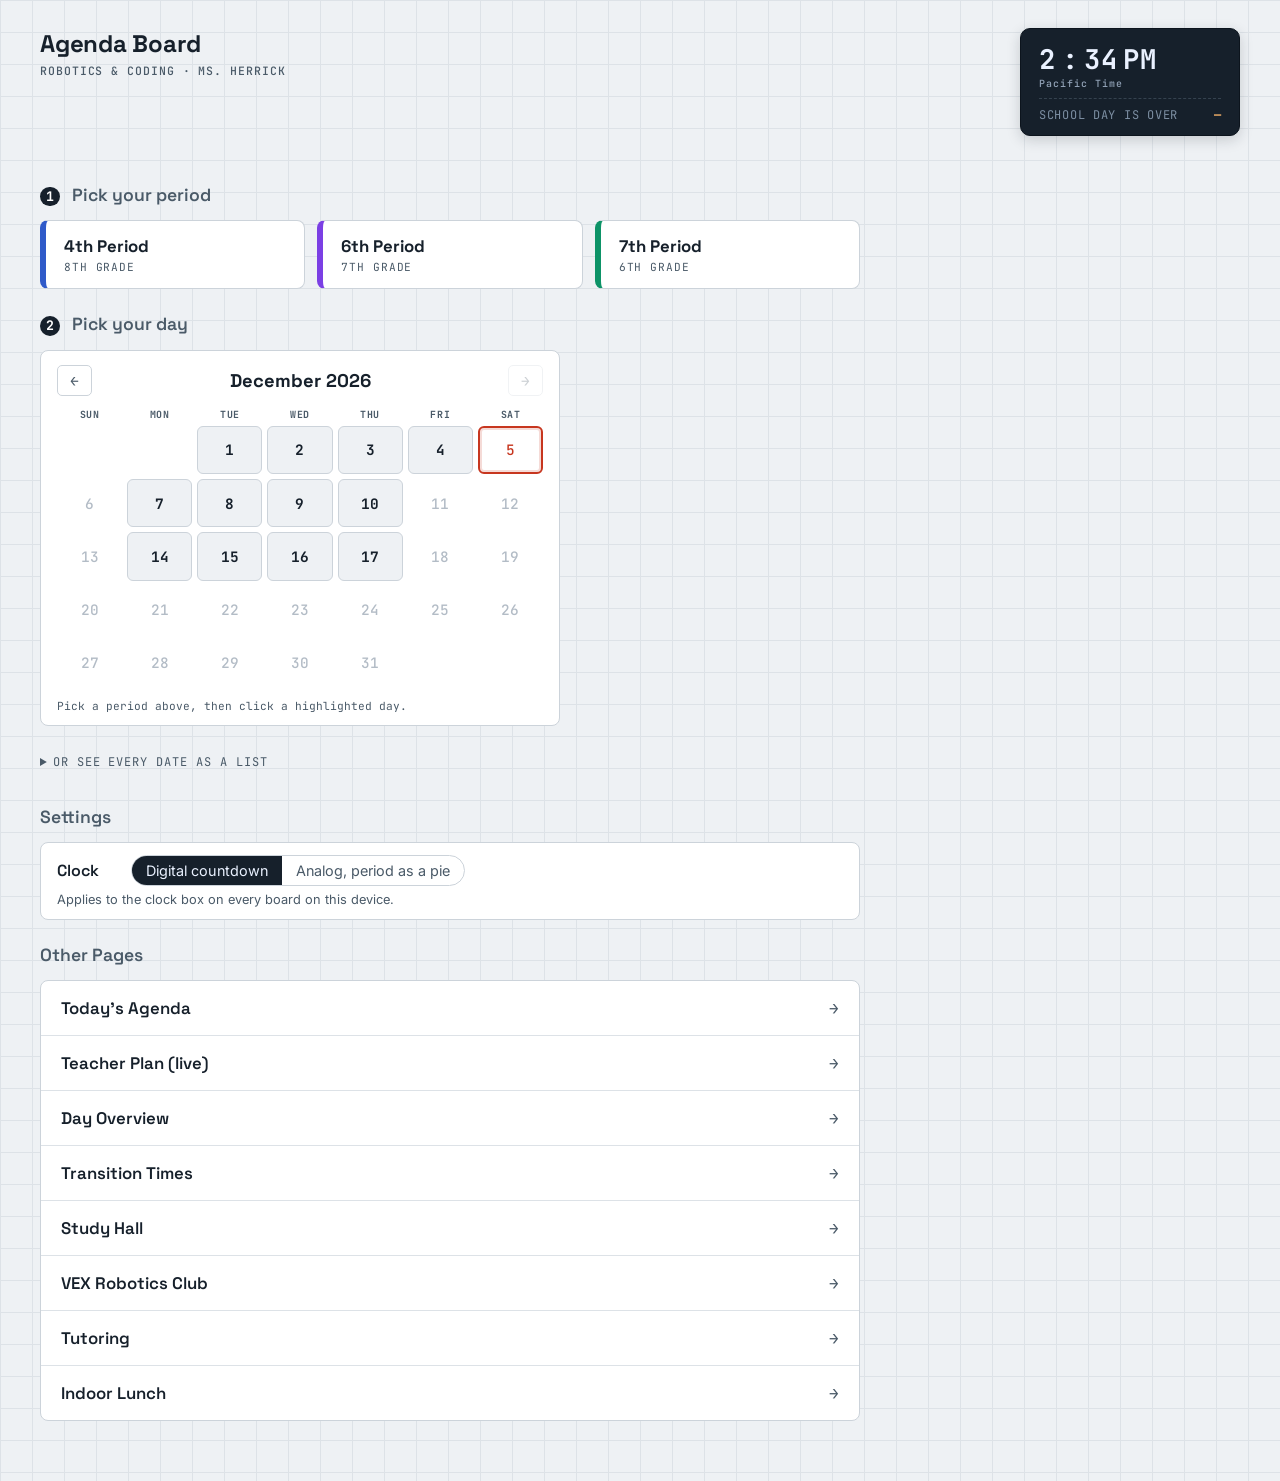
==== index.html @ 00717786 "Cache-bust styles.css and script.js with a version query The Help Queue / Connections swap was live " ====
<!DOCTYPE html>
<html lang="en">
<head>
<meta charset="UTF-8">
<meta name="viewport" content="width=device-width, initial-scale=1.0">
<title>Robotics &amp; Coding — Agenda Board</title>
<link rel="stylesheet" href="styles.css?v=202611091951">
</head>
<body class="index-page">

<div class="topbar">
  <div class="brand">
    Agenda Board
    <span class="brand-sub">Robotics &amp; Coding &middot; Ms. Herrick</span>
  </div>
  <div class="clock">
    <div class="clock-time" id="clock-time">--:--:--</div>
    <div class="clock-tz">Pacific Time</div>
    <div class="clock-status" id="clock-status">
      <span class="status-label" id="clock-status-label">Loading&hellip;</span>
      <span class="status-value" id="clock-status-value">&mdash;</span>
    </div>
  </div>
</div>

<div class="page-body">

  <div class="page-heading"><span class="step-num">1</span> Pick your period</div>
  <div class="period-picker" id="period-picker">
    <button type="button" class="period-choice" data-period="4th Period">
      <span class="pc-period">4th Period</span>
      <span class="pc-grade">8th grade</span>
    </button>
    <button type="button" class="period-choice" data-period="6th Period">
      <span class="pc-period">6th Period</span>
      <span class="pc-grade">7th grade</span>
    </button>
    <button type="button" class="period-choice" data-period="7th Period">
      <span class="pc-period">7th Period</span>
      <span class="pc-grade">6th grade</span>
    </button>
  </div>

  <div class="page-heading"><span class="step-num">2</span> Pick your day</div>

  <div class="calendar" id="calendar">
    <div class="cal-head">
      <button type="button" class="cal-nav" id="cal-prev" title="Previous month">&larr;</button>
      <div class="cal-title" id="cal-title">Loading&hellip;</div>
      <button type="button" class="cal-nav" id="cal-next" title="Next month">&rarr;</button>
    </div>
    <div class="cal-weekdays">
      <span>Sun</span><span>Mon</span><span>Tue</span><span>Wed</span>
      <span>Thu</span><span>Fri</span><span>Sat</span>
    </div>
    <div class="cal-grid" id="cal-grid"></div>
    <div class="cal-hint" id="cal-hint">Pick a period above, then click a highlighted day.</div>
  </div>

  <details class="date-list-wrap">
    <summary>Or see every date as a list</summary>
    <ul class="date-list" id="date-list">
      <li><div class="empty-note">Loading dates&hellip;</div></li>
    </ul>
  </details>

  <div class="page-heading">Settings</div>
  <div class="board-settings">
    <div class="setting-row">
      <span class="setting-name">Clock</span>
      <div class="setting-seg" id="set-clock" role="group" aria-label="Clock type">
        <button type="button" data-v="digital">Digital countdown</button>
        <button type="button" data-v="analog">Analog, period as a pie</button>
      </div>
    </div>
    <div class="setting-hint">Applies to the clock box on every board on this device.</div>
  </div>

  <div class="page-heading">Other Pages</div>
  <ul class="date-list">
    <li>
      <a href="current-day.html">
        <span class="date-main">Today&rsquo;s Agenda</span>
        <span class="date-arrow">&rarr;</span>
      </a>
    </li>
    <li>
      <a href="teacher-plan.html">
        <span class="date-main">Teacher Plan (live)</span>
        <span class="date-arrow">&rarr;</span>
      </a>
    </li>
    <li>
      <a href="overview.html">
        <span class="date-main">Day Overview</span>
        <span class="date-arrow">&rarr;</span>
      </a>
    </li>
    <li>
      <a href="transitions.html">
        <span class="date-main">Transition Times</span>
        <span class="date-arrow">&rarr;</span>
      </a>
    </li>
    <li>
      <a href="study-hall.html">
        <span class="date-main">Study Hall</span>
        <span class="date-arrow">&rarr;</span>
      </a>
    </li>
    <li>
      <a href="vex.html">
        <span class="date-main">VEX Robotics Club</span>
        <span class="date-arrow">&rarr;</span>
      </a>
    </li>
    <li>
      <a href="tutoring.html">
        <span class="date-main">Tutoring</span>
        <span class="date-arrow">&rarr;</span>
      </a>
    </li>
    <li>
      <a href="indoor-lunch.html">
        <span class="date-main">Indoor Lunch</span>
        <span class="date-arrow">&rarr;</span>
      </a>
    </li>
  </ul>
</div>

<script src="script.js?v=202611091951"></script>
</body>
</html>
---- styles.css ----
@import url('https://fonts.googleapis.com/css2?family=Space+Grotesk:wght@500;600;700&family=Inter:wght@400;500;600;700&family=JetBrains+Mono:wght@400;500;700&display=swap');

/* ============ DESIGN TOKENS ============ */
:root {
  --ink: #16202b;
  --ink-soft: #4a5a68;
  --bg: #eef1f4;
  --surface: #ffffff;
  --grid-line: #ccd3da;
  --grid-line-soft: #dde2e7;

  /* box accent colors — edit these to re-theme any box */
  --c-working: #c7361f;    /* What should I be working on right now? */
  --c-deliverable: #0891b2;/* This week's deliverable */
  --c-goal: #2f5ac9;       /* SMART Goal / Learning Target */
  --c-standard: #7b3fe4;   /* Content Standard */
  --c-eld: #0d9367;        /* ELD Standard */
  --c-agenda: #d98c0f;     /* Agenda / Steps */
  --c-connect: #c22a72;    /* Connections */
  --c-timer: #38bdf8;      /* Count-up timer */
  --c-studyrules: #c7361f; /* Study Hall — Rules */
  --c-closing: #0d9367;    /* Study Hall — Before You Leave */
  --c-queue: #0e93b4;      /* Tutoring — Help Queue */
  --c-expect: #0d9367;     /* Tutoring — Expectations */
  --c-joinlink: #c9971c;   /* Tutoring — Join the Queue banner */
  --c-goguardian: #6b4fbb; /* Tutoring — GoGuardian enrollment banner */
  --c-lunchrules: #0d9367; /* Indoor Lunch — Rules */
  --c-trivia: #e8590c;     /* Indoor Lunch — Scooby-Doo Trivia */

  /* the light dotted box every schedule draws around the slot the
     clock is currently inside — see "You are here" at the end of
     this file */
  --sched-now-line: #8d9bab;

  --box-width: 340px;
  --radius: 8px;

  --font-display: 'Space Grotesk', sans-serif;
  --font-body: 'Inter', sans-serif;
  --font-mono: 'JetBrains Mono', monospace;
}

* { box-sizing: border-box; }

html, body {
  margin: 0;
  padding: 0;
  background: var(--bg);
  color: var(--ink);
  font-family: var(--font-body);
}

a { color: inherit; }

/* ============================================================
   INDEX PAGE (date list) — normal scrolling page, floating clock
   ============================================================ */

body.index-page {
  background-image:
    linear-gradient(var(--grid-line-soft) 1px, transparent 1px),
    linear-gradient(90deg, var(--grid-line-soft) 1px, transparent 1px);
  background-size: 32px 32px;
  min-height: 100vh;
}

.topbar {
  display: flex;
  align-items: flex-start;
  justify-content: space-between;
  padding: 28px 40px 16px;
  gap: 24px;
  flex-wrap: wrap;
}

.brand {
  font-family: var(--font-display);
  font-weight: 700;
  font-size: 1.5rem;
  letter-spacing: -0.01em;
}

.brand .brand-sub {
  display: block;
  font-family: var(--font-mono);
  font-size: 0.72rem;
  font-weight: 500;
  color: var(--ink-soft);
  letter-spacing: 0.08em;
  text-transform: uppercase;
  margin-top: 4px;
}

.clock {
  font-family: var(--font-mono);
  background: var(--ink);
  color: #eaf1ff;
  border-radius: 10px;
  padding: 12px 18px;
  min-width: 220px;
  box-shadow: 0 4px 14px rgba(22, 32, 43, 0.18);
  border: 1px solid #0c141d;
}

.clock .clock-time {
  font-size: 1.7rem;
  font-weight: 700;
  letter-spacing: 0.02em;
  display: flex;
  align-items: baseline;
  gap: 6px;
}

.clock-time .colon { animation: blink 2s steps(1) infinite; }

@keyframes blink {
  0%, 49% { opacity: 1; }
  50%, 100% { opacity: 0.25; }
}

.clock .clock-tz {
  font-size: 0.62rem;
  font-weight: 500;
  color: #93a3b8;
  letter-spacing: 0.1em;
  align-self: flex-end;
  margin-bottom: 3px;
}

.clock .clock-status {
  margin-top: 8px;
  padding-top: 8px;
  border-top: 1px dashed #35424f;
  font-size: 0.75rem;
  color: #b9c6d6;
  display: flex;
  justify-content: space-between;
  gap: 10px;
}

.clock-status .status-label { text-transform: uppercase; letter-spacing: 0.06em; color: #7c8ea2; }
.clock-status .status-value { color: #eaf1ff; font-weight: 700; }
.clock-status.in-session .status-value { color: #6ee7b7; }
.clock-status.not-in-session .status-value { color: #f5b169; }

.page-body { padding: 8px 40px 60px; max-width: 900px; }

.page-heading {
  font-family: var(--font-display);
  font-size: 1.1rem;
  font-weight: 600;
  color: var(--ink-soft);
  margin: 24px 0 14px;
}

.date-list {
  list-style: none;
  margin: 0;
  padding: 0;
  border: 1px solid var(--grid-line);
  border-radius: var(--radius);
  overflow: hidden;
  background: var(--surface);
}

.date-list li { border-bottom: 1px solid var(--grid-line-soft); }
.date-list li:last-child { border-bottom: none; }
.date-list li.is-today { background: #f2f6ff; }

.date-list a {
  display: flex;
  align-items: center;
  justify-content: space-between;
  padding: 16px 20px;
  text-decoration: none;
  transition: background 0.12s;
}
.date-list a:hover { background: var(--bg); }

.date-list .date-main { font-family: var(--font-display); font-weight: 600; font-size: 1.05rem; }
.date-list .today-tag {
  font-family: var(--font-mono);
  font-size: 0.62rem;
  font-weight: 700;
  color: var(--c-goal);
  letter-spacing: 0.08em;
  margin-left: 8px;
}
.date-list .date-weekday {
  font-family: var(--font-mono);
  font-size: 0.72rem;
  color: var(--ink-soft);
  text-transform: uppercase;
  letter-spacing: 0.08em;
}
.date-list .date-arrow { font-family: var(--font-mono); color: var(--ink-soft); }

.empty-note {
  font-family: var(--font-mono);
  font-size: 0.85rem;
  color: var(--ink-soft);
  padding: 20px;
  border: 1px dashed var(--grid-line);
  border-radius: var(--radius);
  background: var(--surface);
}

.page-heading .step-num {
  display: inline-flex;
  align-items: center;
  justify-content: center;
  width: 1.5em;
  height: 1.5em;
  margin-right: 8px;
  border-radius: 50%;
  background: var(--ink);
  color: #fff;
  font-family: var(--font-mono);
  font-size: 0.75em;
  font-weight: 700;
}

/* ---------- Step 1: period picker ---------- */

.period-picker { display: flex; gap: 12px; flex-wrap: wrap; }

.period-choice {
  flex: 1 1 160px;
  display: flex;
  flex-direction: column;
  gap: 3px;
  padding: 14px 18px;
  text-align: left;
  background: var(--surface);
  border: 1px solid var(--grid-line);
  border-left: 6px solid var(--pc-color, var(--grid-line));
  border-radius: var(--radius);
  cursor: pointer;
  transition: transform 0.12s, box-shadow 0.12s, background 0.12s;
}
.period-choice:hover { transform: translateY(-2px); box-shadow: 0 6px 16px rgba(22,32,43,0.12); }

.period-choice[data-period="4th Period"] { --pc-color: var(--c-goal); }
.period-choice[data-period="6th Period"] { --pc-color: var(--c-standard); }
.period-choice[data-period="7th Period"] { --pc-color: var(--c-eld); }

.period-choice .pc-period {
  font-family: var(--font-display);
  font-weight: 700;
  font-size: 1.05rem;
  color: var(--ink);
}
.period-choice .pc-grade {
  font-family: var(--font-mono);
  font-size: 0.7rem;
  text-transform: uppercase;
  letter-spacing: 0.08em;
  color: var(--ink-soft);
}

.period-choice.selected {
  background: var(--pc-color);
  border-color: var(--pc-color);
}
.period-choice.selected .pc-period,
.period-choice.selected .pc-grade { color: #fff; }
.period-choice.selected .pc-grade { opacity: 0.85; }

.period-picker.nudge { animation: nudge 0.4s ease; }
@keyframes nudge {
  0%, 100% { transform: translateX(0); }
  25% { transform: translateX(-6px); }
  75% { transform: translateX(6px); }
}

/* ---------- Step 2: month calendar ---------- */

.calendar {
  background: var(--surface);
  border: 1px solid var(--grid-line);
  border-radius: var(--radius);
  padding: 14px 16px 12px;
  max-width: 520px;
}

.cal-head {
  display: flex;
  align-items: center;
  justify-content: space-between;
  gap: 12px;
  margin-bottom: 12px;
}

.cal-title {
  font-family: var(--font-display);
  font-weight: 700;
  font-size: 1.15rem;
}

.cal-nav {
  font-family: var(--font-mono);
  font-size: 0.9rem;
  color: var(--ink-soft);
  background: transparent;
  border: 1px solid var(--grid-line);
  border-radius: 5px;
  padding: 5px 12px;
  cursor: pointer;
}
.cal-nav:hover:not(:disabled) { color: var(--ink); border-color: var(--ink); }
.cal-nav:disabled { opacity: 0.28; cursor: default; }

.cal-weekdays,
.cal-grid {
  display: grid;
  grid-template-columns: repeat(7, 1fr);
  gap: 5px;
}

.cal-weekdays {
  margin-bottom: 5px;
  font-family: var(--font-mono);
  font-size: 0.62rem;
  font-weight: 700;
  text-transform: uppercase;
  letter-spacing: 0.06em;
  color: var(--ink-soft);
  text-align: center;
}

.cal-day {
  aspect-ratio: 1.35 / 1;
  display: flex;
  align-items: center;
  justify-content: center;
  border-radius: 6px;
  font-family: var(--font-mono);
  font-size: 0.9rem;
  font-weight: 500;
  border: 1px solid transparent;
  background: transparent;
  color: #b3bcc6;
  padding: 0;
}

.cal-day.is-blank { visibility: hidden; }

/* days that actually have an agenda file */
.cal-day.has-agenda {
  background: var(--bg);
  border-color: var(--grid-line);
  color: var(--ink);
  font-weight: 700;
  cursor: pointer;
  text-decoration: none;
  transition: background 0.12s, transform 0.12s;
}
.cal-day.has-agenda:hover {
  background: var(--sel-color, var(--ink));
  border-color: var(--sel-color, var(--ink));
  color: #fff;
  transform: translateY(-1px);
}

.cal-day.is-today {
  border-color: var(--c-working);
  border-width: 2px;
  color: var(--c-working);
  box-shadow: inset 0 0 0 2px color-mix(in srgb, var(--c-working) 18%, white);
}
.cal-day.is-today.has-agenda { background: color-mix(in srgb, var(--c-working) 12%, white); }

.cal-hint {
  margin-top: 12px;
  font-family: var(--font-mono);
  font-size: 0.7rem;
  color: var(--ink-soft);
}
.cal-hint.is-warning { color: var(--c-working); font-weight: 700; }

/* ---------- collapsible full date list ---------- */

.date-list-wrap { margin-top: 22px; max-width: 520px; }

.date-list-wrap > summary {
  cursor: pointer;
  font-family: var(--font-mono);
  font-size: 0.75rem;
  text-transform: uppercase;
  letter-spacing: 0.08em;
  color: var(--ink-soft);
  padding: 6px 0 12px;
}
.date-list-wrap > summary:hover { color: var(--ink); }

/* ============================================================
   AGENDA PAGE — fixed, no-scroll, full-viewport bento board
   ============================================================ */

body.board-page {
  height: 100vh;
  width: 100vw;
  overflow: hidden;
  background: var(--bg);
}

/* invisible hover zone pinned to the top edge; moving the mouse near
   the top of the screen reveals the period switcher + date/back-link.
   The bar is fully collapsed (zero height, not just hidden) when idle. */
.hover-zone {
  position: fixed;
  top: 0; left: 0; right: 0;
  z-index: 50;
}

.hover-trigger { height: 10px; }

.hover-bar {
  display: flex;
  flex-wrap: wrap;
  align-items: center;
  column-gap: 22px;
  row-gap: 8px;
  max-height: 0;
  padding: 0 18px;
  overflow: hidden;
  background: var(--ink);
  color: #eaf1ff;
  font-family: var(--font-mono);
  opacity: 0;
  transition: max-height 0.2s ease, padding 0.2s ease, opacity 0.15s ease;
  box-shadow: 0 6px 16px rgba(0,0,0,0.15);
}

/* Open tall enough for the bar to wrap onto as many rows as it needs —
   the old fixed 60px cut the second row off, which is what made the
   controls look like they were spilling out of the bar. A narrow window
   (or a projector at 1280) now stacks the groups instead of clipping
   them, and 45vh is a backstop so the menu can never swallow the board. */
.hover-zone:hover .hover-bar,
.hover-bar:focus-within {
  max-height: 45vh;
  overflow-y: auto;
  padding: 8px 18px;
  opacity: 1;
}

/* One cluster of related controls: where you are / which period /
   which mode. A group keeps its own pieces together and breaks as a
   unit, so "Game Time [5] min" never splits across rows while there's
   a whole row free below. */
.hb-group {
  display: flex;
  flex-wrap: wrap;
  align-items: center;
  gap: 8px;
  min-width: 0;
}

/* modes sit hard right while everything fits on one row, and fall onto
   their own row (still right-aligned) once it doesn't */
.hb-group-modes { margin-left: auto; justify-content: flex-end; }

.back-link-inline {
  font-size: 0.75rem;
  text-decoration: none;
  color: #cdd8e6;
  border: 1px solid #3a4753;
  padding: 4px 10px;
  border-radius: 5px;
  white-space: nowrap;
}
.back-link-inline:hover { color: #fff; border-color: #fff; }

.nav-day-btn {
  font-family: var(--font-mono);
  font-size: 0.75rem;
  color: #cdd8e6;
  background: transparent;
  border: 1px solid #3a4753;
  padding: 4px 10px;
  border-radius: 5px;
  cursor: pointer;
  white-space: nowrap;
  /* some of these are <a>, not <button> (Open full board, Transition
     times) — they're buttons in the bar, so they shouldn't be underlined */
  text-decoration: none;
}
.nav-day-btn:hover:not(:disabled) { color: #fff; border-color: #fff; }
.nav-day-btn:disabled { opacity: 0.3; cursor: default; }

.hb-date { font-size: 0.82rem; font-weight: 700; white-space: nowrap; }
.hb-schedule {
  font-size: 0.68rem;
  color: #93a3b8;
  text-transform: uppercase;
  letter-spacing: 0.06em;
  white-space: nowrap;
}

.period-tabs { display: flex; gap: 8px; flex-wrap: wrap; align-items: center; }

.period-tab {
  font-family: var(--font-mono);
  font-size: 0.75rem;
  font-weight: 500;
  padding: 6px 12px;
  border-radius: 5px;
  border: 1px solid #3a4753;
  background: transparent;
  color: #cdd8e6;
  cursor: pointer;
  white-space: nowrap;
}

.period-tab::before {
  content: '';
  display: inline-block;
  width: 7px;
  height: 7px;
  border-radius: 50%;
  margin-right: 7px;
  background: var(--pin-color, #cdd8e6);
  vertical-align: middle;
}

.period-tab.active { color: #fff; border-color: #fff; font-weight: 700; }
.period-tab.is-now::after { content: '\25CF LIVE'; font-size: 0.6rem; margin-left: 7px; color: #6ee7b7; }

.gametime-set {
  display: flex;
  align-items: center;
  gap: 6px;
  font-family: var(--font-mono);
  font-size: 0.72rem;
  color: #cdd8e6;
  white-space: nowrap;
}

.gametime-minutes-input {
  width: 48px;
  font-family: var(--font-mono);
  font-size: 0.75rem;
  color: #eaf1ff;
  background: transparent;
  border: 1px solid #3a4753;
  border-radius: 5px;
  padding: 4px 6px;
  text-align: center;
}

.gametime-minutes-input:focus {
  outline: none;
  border-color: #ffb347;
}

.gametime-minutes-input.is-armed {
  border-color: #ffb347;
  color: #ffb347;
}

/* hide the number input's spinner arrows so it matches the other
   compact hover-bar controls */
.gametime-minutes-input::-webkit-outer-spin-button,
.gametime-minutes-input::-webkit-inner-spin-button {
  -webkit-appearance: none;
  margin: 0;
}
.gametime-minutes-input[type="number"] { -moz-appearance: textfield; }

/* the board itself: a 12-row grid filling the whole viewport. The column
   count is 12 by default (Study Hall / VEX / Tutoring all lay out on
   twelfths); the main class agenda board below re-declares it at 24 so
   the clock can sit at exactly half its old width with the month
   calendar in the other half. */
.board-grid {
  height: 100vh;
  width: 100vw;
  display: grid;
  grid-template-columns: repeat(12, 1fr);
  grid-template-rows: repeat(12, 1fr);
  gap: 8px;
  padding: 8px;
}

/* ---- main class agenda board (agenda.html) ----
   24 columns x 12 rows. Three of the old boxes were merged into
   rotating bentos, which is where the extra room for bigger text comes
   from — each slide now gets a whole box to itself instead of sharing:

     focus     = "What should I be working on right now?" + SMART Goal
     agenda    = Agenda / Steps + Connections
     standards = Content Standard + ELD Standard

   Timer, Ms. Herrick, and Now Playing keep their exact old footprints
   (6/24 = the old 3/12, and 8/24 = the old 4/12). Clock is halved to
   3/24 with the month calendar taking the other half.

   The Help Queue and the Due on Sunday / Connections bento trade
   blocks: the queue is just a code strip and an embed, so it only
   needs the small 6-col corner up top, while Connections carries real
   text and takes the big 8x8 block on the right instead. */
.board-grid.agenda-grid {
  grid-template-columns: repeat(24, 1fr);
  grid-template-areas:
    "clock clock clock cal cal cal focus focus focus focus focus focus focus focus focus focus focus focus queue queue queue queue queue queue"
    "clock clock clock cal cal cal focus focus focus focus focus focus focus focus focus focus focus focus queue queue queue queue queue queue"
    "timer timer timer timer timer timer focus focus focus focus focus focus focus focus focus focus focus focus queue queue queue queue queue queue"
    "name name name name name name focus focus focus focus focus focus focus focus focus focus focus focus queue queue queue queue queue queue"
    "standards standards standards standards standards standards standards standards agenda agenda agenda agenda agenda agenda agenda agenda deliver deliver deliver deliver deliver deliver deliver deliver"
    "standards standards standards standards standards standards standards standards agenda agenda agenda agenda agenda agenda agenda agenda deliver deliver deliver deliver deliver deliver deliver deliver"
    "standards standards standards standards standards standards standards standards agenda agenda agenda agenda agenda agenda agenda agenda deliver deliver deliver deliver deliver deliver deliver deliver"
    "standards standards standards standards standards standards standards standards agenda agenda agenda agenda agenda agenda agenda agenda deliver deliver deliver deliver deliver deliver deliver deliver"
    "standards standards standards standards standards standards standards standards agenda agenda agenda agenda agenda agenda agenda agenda deliver deliver deliver deliver deliver deliver deliver deliver"
    "nowplaying nowplaying nowplaying nowplaying nowplaying nowplaying nowplaying nowplaying agenda agenda agenda agenda agenda agenda agenda agenda deliver deliver deliver deliver deliver deliver deliver deliver"
    "nowplaying nowplaying nowplaying nowplaying nowplaying nowplaying nowplaying nowplaying agenda agenda agenda agenda agenda agenda agenda agenda deliver deliver deliver deliver deliver deliver deliver deliver"
    "nowplaying nowplaying nowplaying nowplaying nowplaying nowplaying nowplaying nowplaying agenda agenda agenda agenda agenda agenda agenda agenda deliver deliver deliver deliver deliver deliver deliver deliver";
}

.agenda-box {
  display: flex;
  flex-direction: column;
  min-height: 0;
  min-width: 0;
  overflow: hidden;
  background: color-mix(in srgb, var(--box-color, var(--ink)) 13%, white);
  border: 1px solid var(--grid-line);
  border-left: 6px solid var(--box-color, var(--ink));
  border-radius: var(--radius);
  padding: 1.1vh 1.3vw;
  box-shadow: 0 2px 6px rgba(22, 32, 43, 0.05);
  cursor: pointer;
  position: relative;
  transition: opacity 0.4s ease, filter 0.4s ease, transform 0.4s cubic-bezier(0.2, 0.8, 0.2, 1), box-shadow 0.4s ease,
              background-color 0.55s ease, border-left-color 0.55s ease;
}

/* click-to-focus: dim every box except the one that was clicked, and
   zoom that one to the center of the screen — --focus-x/--focus-y/
   --focus-scale are computed in JS from the box's actual on-screen
   position so it lands dead-center regardless of where it sits in
   the grid. transform:scale() enlarges the box's contents (text
   included) along with it, no separate font-size math needed. */
.board-grid.has-focus .agenda-box {
  opacity: 0.12;
  filter: saturate(0.4);
}

.board-grid.has-focus .agenda-box.is-focused {
  opacity: 1;
  filter: none;
  transform: translate(var(--focus-x, 0px), var(--focus-y, 0px)) scale(var(--focus-scale, 1.06));
  box-shadow: 0 24px 64px rgba(0, 0, 0, 0.35);
  z-index: 10;
  animation: bento-pulse-light 4.5s ease-in-out infinite;
}

/* the handful of boxes with a solid dark card instead of a tinted-white
   one need the pulse to shift toward black/white around their own base
   color instead of always lightening toward white */
.board-grid.has-focus .box-clock.is-focused,
.board-grid.has-focus .box-calendar.is-focused,
.board-grid.has-focus .box-timer.is-focused,
.board-grid.has-focus .box-name.is-focused,
.board-grid.has-focus .box-nowplaying.is-focused,
.board-grid.has-focus .box-queue.is-focused,
.board-grid.has-focus .box-countdown.is-focused,
.board-grid.has-focus .box-work.is-focused {
  animation-name: bento-pulse-dark;
}

@keyframes bento-pulse-light {
  0%, 100% { background-color: color-mix(in srgb, var(--box-color, var(--ink)) 9%, white); }
  50%      { background-color: color-mix(in srgb, var(--box-color, var(--ink)) 19%, white); }
}

@keyframes bento-pulse-dark {
  0%, 100% { background-color: color-mix(in srgb, var(--box-color, var(--ink)) 88%, black); }
  50%      { background-color: color-mix(in srgb, var(--box-color, var(--ink)) 88%, white); }
}

.box-clock      { grid-area: clock; }
.box-calendar   { grid-area: cal; }
.box-timer      { grid-area: timer; }
.box-name       { grid-area: name; }
.box-nowplaying { grid-area: nowplaying; }
.box-deliver    { grid-area: deliver; }
.box-focus      { grid-area: focus; }
.box-agenda     { grid-area: agenda; }
.box-standards  { grid-area: standards; }

.box-deliver    { --box-color: var(--c-deliverable); }
.box-nowplaying { --box-color: #ff0000; }

/* the three rotating bentos start on their first slide's color; the
   rotator in script.js swaps --box-color on every transition, and the
   transition on .agenda-box below makes that a smooth cross-fade */
.box-focus      { --box-color: var(--c-working); }
.box-agenda     { --box-color: var(--c-agenda); }
.box-standards  { --box-color: var(--c-standard); }

.agenda-box .box-label {
  flex: 0 0 auto;
  font-family: var(--font-mono);
  font-weight: 700;
  letter-spacing: 0.08em;
  text-transform: uppercase;
  color: var(--box-color, var(--ink));
  font-size: clamp(0.62rem, 1.5vh, 1rem);
  margin-bottom: 0.3vh;
  transition: color 0.55s ease;
}

.box-content {
  flex: 1 1 auto;
  min-height: 0;
  overflow: hidden;
  display: flex;
  flex-direction: column;
  justify-content: center;
  font-family: var(--font-body);
  font-weight: 500;
  line-height: 1.18;
  color: var(--ink);
  /* JS sets an explicit px font-size on this element to fill the box */
}

.box-content ul {
  list-style: none;
  margin: 0;
  padding: 0;
  height: 100%;
  display: flex;
  flex-direction: column;
  justify-content: space-evenly;
}
/* the step list is inset from the sides so the dotted "you are here"
   box (see the end of this file) isn't drawn flush against the bento's
   edge. There's no matching room at the top and bottom to be had — the
   steps are sized to fill the box exactly — so that box is drawn just
   inside the live row rather than around it */
.box-content[data-field="agenda"] ul { padding: 0 0.4em; }

.box-content ul li {
  position: relative;
  padding-left: 1.15em;
}

.box-content ul li::before {
  content: '\2192';
  position: absolute;
  left: 0;
  top: 0;
  color: var(--box-color, var(--ink));
}

.box-content a {
  color: var(--box-color, var(--ink));
  text-decoration: underline;
  text-underline-offset: 0.15em;
}

.box-content .duration {
  font-family: var(--font-mono);
  font-weight: 700;
  opacity: 0.62;
  font-size: 0.82em;
  letter-spacing: 0.01em;
  white-space: nowrap;
  margin-left: 0.35em;
}

/* ============================================================
   Rotating bentos — one box, two (or more) slides, swapping every
   30 seconds. The label, the content, and the box's own accent
   color all change together, so at a glance the color tells you
   which of the two things you're currently looking at.

   The bottom padding here is deliberate: it reserves a clear strip
   for the corner countdown so a long last line of text can never
   slide underneath it.
   ============================================================ */

.box-rot { padding-bottom: 2.7vh; }

/* the fade-out half of a swap — JS adds .is-swapping, waits for this
   transition, replaces the content, then removes it to fade back in */
.box-rot .box-label,
.box-rot .box-content {
  transition: opacity 0.24s ease, transform 0.24s ease, color 0.55s ease;
}

.box-rot.is-swapping .box-label,
.box-rot.is-swapping .box-content {
  opacity: 0;
  transform: translateY(-0.35em);
}

/* seconds remaining until this box flips to its other slide */
.rot-timer {
  position: absolute;
  right: 0.6vw;
  bottom: 0.7vh;
  z-index: 2;
  pointer-events: none;
  font-family: var(--font-mono);
  font-weight: 700;
  font-size: clamp(0.55rem, 1.4vh, 0.95rem);
  line-height: 1;
  min-width: 2.2em;
  text-align: center;
  padding: 0.35em 0.5em;
  border-radius: 999px;
  color: var(--box-color, var(--ink));
  background: rgba(255, 255, 255, 0.78);
  border: 1px solid color-mix(in srgb, var(--box-color, var(--ink)) 40%, transparent);
  transition: color 0.55s ease, border-color 0.55s ease;
}

.rot-timer[hidden] { display: none; }

/* ============================================================
   Month calendar bento — shares the clock's dark card so the two
   read as one unit sitting side by side in the old clock slot.
   ============================================================ */

.box-calendar {
  background: var(--ink);
  border-left-color: #0c141d;
  color: #eaf1ff;
  container-type: size;
  padding: 0.9vh 0.55vw;
  justify-content: flex-start;
}

.cal-mini-head {
  flex: 0 0 auto;
  font-family: var(--font-mono);
  font-weight: 700;
  text-transform: uppercase;
  letter-spacing: 0.05em;
  font-size: clamp(0.5rem, min(8cqh, 6.5cqw), 1rem);
  color: #93a3b8;
  text-align: center;
  margin-bottom: 0.4em;
  white-space: nowrap;
}

.cal-mini-grid {
  flex: 1 1 auto;
  min-height: 0;
  display: grid;
  grid-template-columns: repeat(7, 1fr);
  grid-auto-rows: 1fr;
  gap: 1px;
  font-family: var(--font-mono);
  font-size: clamp(0.42rem, min(9cqh, 5.6cqw), 0.95rem);
}

.cal-mini-grid span {
  display: flex;
  align-items: center;
  justify-content: center;
  line-height: 1;
  border-radius: 3px;
  color: #cbd6e4;
}

.cal-mini-dow {
  font-weight: 700;
  color: #6d7d90;
}

.cal-mini-blank { visibility: hidden; }
.cal-mini-day.is-weekend { color: #6d7d90; }

/* class days (a plan file exists): a soft shade of today's green (2026-11-05) */
.cal-mini-day.has-class {
  background: rgba(110, 231, 183, 0.16);
  color: #dff9ee;
}

/* today — the whole point of the box */
.cal-mini-day.is-today {
  background: #6ee7b7;
  color: #0c141d;
  font-weight: 700;
}

/* clock box — kept dark for contrast, uses container query units so it
   scales with its own cell size without needing the JS fit pass */
.box-clock {
  background: var(--ink);
  border-left-color: #0c141d;
  color: #eaf1ff;
  justify-content: center;
  align-items: flex-start;
  container-type: size;
}

/* the countdown ("ends in") is now the hero of this box — biggest text,
   read first, so the number that matters most in class is the one that
   dominates the room */
.box-clock .clock-status {
  width: 100%;
  display: flex;
  flex-direction: column;
  align-items: flex-start;
  gap: 0.05em;
}

.box-clock .status-label {
  font-family: var(--font-mono);
  font-weight: 600;
  text-transform: uppercase;
  letter-spacing: 0.05em;
  font-size: clamp(0.7rem, min(6cqh, 3.2cqw), 1.5rem);
  color: #93a3b8;
}

.box-clock .status-value {
  font-family: var(--font-mono);
  font-weight: 700;
  font-size: clamp(2rem, min(34cqh, 16cqw), 7.5rem);
  line-height: 1;
  color: #eaf1ff;
}

.box-clock .clock-status.in-session .status-value { color: #6ee7b7; }
.box-clock .clock-status.not-in-session .status-value { color: #f5b169; }

/* the actual current time is now just a small secondary readout — no
   seconds, since precision doesn't matter once it's not the star */
.box-clock .clock-time {
  font-family: var(--font-mono);
  font-weight: 600;
  font-size: clamp(0.8rem, min(7cqh, 4cqw), 1.7rem);
  color: #b9c6d6;
  display: flex;
  align-items: baseline;
  gap: 0.15em;
  line-height: 1;
  margin-top: 0.5em;
}

.box-clock .clock-time .ampm { font-size: 0.65em; opacity: 0.8; }

.box-clock .clock-footer {
  margin-top: auto;
  padding-top: 0.6em;
  border-top: 1px dashed #35424f;
  width: 100%;
  display: flex;
  justify-content: space-between;
  gap: 10px;
}

.box-clock .clock-date {
  font-family: var(--font-mono);
  font-weight: 600;
  font-size: clamp(0.6rem, min(5cqh, 2.8cqw), 1.05rem);
  color: #93a3b8;
  letter-spacing: 0.05em;
}

/* The main agenda board's clock is half its old width now, so its
   container-query type scale leans much harder on the box's height
   (cqh) than its width (cqw) — otherwise halving the cell would have
   halved the one number the whole room reads from across the room. */
.agenda-grid .box-clock { padding: 1vh 0.65vw; }

.agenda-grid .box-clock .status-label {
  font-size: clamp(0.58rem, min(9cqh, 7.5cqw), 1.05rem);
  line-height: 1.15;
}

.agenda-grid .box-clock .status-value {
  font-size: clamp(1.4rem, min(30cqh, 30cqw), 5rem);
}

.agenda-grid .box-clock .clock-time {
  font-size: clamp(0.65rem, min(8cqh, 9cqw), 1.25rem);
  margin-top: 0.35em;
}

.agenda-grid .box-clock .clock-date {
  font-size: clamp(0.5rem, min(7cqh, 6.2cqw), 1rem);
  letter-spacing: 0.02em;
}

.agenda-grid .box-clock .clock-footer { padding-top: 0.45em; }

/* Tutoring's clock bento: date/timezone/time (everything except the
   big green countdown) share a two-column row instead of stacking
   three lines, so the countdown below keeps most of the box. Left
   column stacks the two small labels; right column holds the time,
   vertically centered against both of them. */
.clock-info-grid {
  display: grid;
  grid-template-columns: 1fr 1fr;
  align-items: center;
  column-gap: 0.8em;
  width: 100%;
  margin-bottom: 0.6em;
  padding-bottom: 0.6em;
  border-bottom: 1px dashed #35424f;
}

.clock-info-grid .clock-date { grid-column: 1; grid-row: 1; }
.clock-info-grid .clock-tz   { grid-column: 1; grid-row: 2; }
.clock-info-grid .clock-time {
  grid-column: 2;
  grid-row: 1 / span 2;
  margin-top: 0;
}

/* ============================================================
   Game Mode — reflows the whole board into a single left-hand
   info column plus one big celebratory panel filling the rest
   of the screen when toggled on.

   Left column (all boxes widened to match, col 1-4):
     SMART Goal (replaces Clock + Timer)
     Ms. Herrick name (unchanged, just widened)
     "What should I be working on?" (replaces ELD Standard)
     Due on Sunday (replaces Content Standard)
     Now Playing (unchanged)

   Everything else — Agenda, Connections, the original SMART Goal
   slot, the original Working/Deliver slots, and Content Standard's
   old spot — is absorbed into one full-height Game Mode panel on
   the right (col 5-12). Content Standard and ELD Standard's own
   content is not shown anywhere while Game Mode is on, since
   students don't need it during the payout.
   ============================================================ */

.board-grid:not(.game-mode-active) .box-gamemode { display: none; }

.board-grid.game-mode-active .box-clock,
.board-grid.game-mode-active .box-calendar,
.board-grid.game-mode-active .box-timer,
.board-grid.game-mode-active .box-standards,
.board-grid.game-mode-active .box-agenda,
.board-grid.game-mode-active .box-queue { display: none; }

/* the survivors move/widen into the left column */
.board-grid.game-mode-active .box-name {
  grid-column: 1 / 5;
}
.board-grid.game-mode-active .box-nowplaying {
  grid-column: 1 / 5;
  grid-row: 10 / 13;
}

.box-gamemode-main { grid-column: 5 / 13; grid-row: 1 / 13; }

/* the agenda board is on 24 columns, so its left column is 1/9 rather
   than 1/5. The rotating "focus" box carries both the SMART Goal and
   "what should I be working on" slides, so one box now covers what
   used to be two separate slots up top. */
.agenda-grid.game-mode-active .box-focus {
  grid-column: 1 / 9;
  grid-row: 1 / 5;
}
.agenda-grid.game-mode-active .box-name {
  grid-column: 1 / 9;
  grid-row: 5 / 6;
}
.agenda-grid.game-mode-active .box-deliver {
  grid-column: 1 / 9;
  grid-row: 6 / 10;
}
.agenda-grid.game-mode-active .box-nowplaying {
  grid-column: 1 / 9;
  grid-row: 10 / 13;
}
.agenda-grid.game-mode-active .box-gamemode-main {
  grid-column: 9 / 25;
  grid-row: 1 / 13;
}

.box-gamemode {
  cursor: default;
  border: none;
  color: #fff;
  background: linear-gradient(120deg,
    #ff5e5e, #ffb347, #ffe066, #6ee7b7, #38bdf8, #a78bfa, #ff5e5e);
  background-size: 400% 400%;
  animation: gamemode-rainbow 14s ease-in-out infinite;
  box-shadow: 0 10px 28px rgba(22, 32, 43, 0.22);
}

@keyframes gamemode-rainbow {
  0%   { background-position: 0% 50%; }
  50%  { background-position: 100% 50%; }
  100% { background-position: 0% 50%; }
}

.box-gamemode-main .box-label {
  color: #fff;
  text-shadow: 0 1px 4px rgba(0,0,0,0.25);
}

.gamemode-body {
  flex: 1 1 auto;
  min-height: 0;
  display: flex;
  flex-direction: column;
  align-items: center;
  justify-content: center;
  text-align: center;
  gap: 0.7em;
  container-type: size;
}

.gamemode-countdown {
  font-family: var(--font-mono);
  font-weight: 700;
  font-size: clamp(2rem, min(24cqh, 12cqw), 8rem);
  line-height: 1;
  text-shadow: 0 2px 10px rgba(0,0,0,0.28);
  letter-spacing: 0.02em;
}

/* the "you may play games" line — white with a soft, readable drop
   shadow so it reads clearly against the shifting rainbow from
   anywhere in the room, and sized well above the countdown */
.gamemode-message {
  font-family: var(--font-body);
  font-weight: 800;
  color: #fff;
  font-size: clamp(1.6rem, min(12cqh, 6.5cqw), 4.2rem);
  line-height: 1.2;
  max-width: 92%;
  text-shadow: 0 1px 6px rgba(0,0,0,0.22);
}

.gamemode-note {
  font-family: var(--font-body);
  font-weight: 600;
  color: #fff;
  font-size: clamp(0.85rem, min(4cqh, 2.2cqw), 1.4rem);
  line-height: 1.3;
  max-width: 85%;
  opacity: 0.92;
  text-shadow: 0 1px 6px rgba(0,0,0,0.22);
}

/* the seating-boundary reminder — same family as the other notes, but
   a touch bigger/bolder and fully opaque so the one rule that still
   applies during Game Mode doesn't get read as an afterthought */
.gamemode-note--rule {
  font-weight: 800;
  font-size: clamp(0.95rem, min(4.6cqh, 2.6cqw), 1.6rem);
  opacity: 1;
}
.gamemode-note--rule::before {
  content: '\26A0\FE0F  ';
}

.gamemode-toggle-btn.is-active {
  border-color: #ffb347;
  background: #ffb347;
  color: #16202b;
  font-weight: 700;
}

.stow-toggle-btn.is-active {
  border-color: #38bdf8;
  background: #38bdf8;
  color: #16202b;
  font-weight: 700;
}

.packup-toggle-btn.is-active {
  border-color: #6ee7b7;
  background: #6ee7b7;
  color: #16202b;
  font-weight: 700;
}

/* confetti — fixed to the viewport so it falls over the whole screen,
   not just inside the game-mode boxes. Each piece is a positioning
   wrapper (falls + sways in an S-curve) around a colored inner span
   (spins in place). Keeping fall and spin on separate elements
   matters: the CSS spec composes the standalone `rotate` property
   BEFORE the `transform` property, so a single element animating
   both `rotate` and `transform: translateY(...)` ends up translating
   inside its own rotated coordinate frame — that's what produced the
   circular drift instead of a straight/wavy fall. */
.confetti-layer {
  position: fixed;
  inset: 0;
  pointer-events: none;
  overflow: hidden;
  z-index: 999;
}

.confetti-piece {
  position: absolute;
  top: -5vh;
  opacity: 0.9;
  animation-name: confetti-fall;
  animation-timing-function: ease-in-out;
  animation-iteration-count: infinite;
}

.confetti-piece-inner {
  display: block;
  width: 100%;
  height: 100%;
  animation-name: confetti-spin;
  animation-timing-function: linear;
  animation-iteration-count: infinite;
}

/* gentle S-curve: drifts one way, then the other, on the way down —
   like real confetti fluttering rather than dropping in a straight
   line. --drift (px) sets how wide the sway is for this piece. */
@keyframes confetti-fall {
  0%   { transform: translate(0, -10vh); }
  20%  { transform: translate(var(--drift), 18vh); }
  40%  { transform: translate(calc(var(--drift) * -1), 38vh); }
  60%  { transform: translate(var(--drift), 58vh); }
  80%  { transform: translate(calc(var(--drift) * -1), 78vh); }
  100% { transform: translate(0, 110vh); }
}

@keyframes confetti-spin {
  0%   { transform: rotate(0deg); }
  100% { transform: rotate(360deg); }
}

/* ============================================================
   Stow Chromebooks Mode — 7th Period only, always auto-starts
   with 7 minutes left in the period. Reuses Game Mode's full-board
   takeover layout, but swaps confetti for falling sparkles and
   the countdown for a claw-machine draw of numbers 1-36 (no
   repeats) so each student knows when their Chromebook is due
   back in the cart.
   ============================================================ */

.board-grid:not(.stow-mode-active) .box-stow { display: none; }

.board-grid.stow-mode-active .box-clock,
.board-grid.stow-mode-active .box-calendar,
.board-grid.stow-mode-active .box-timer,
.board-grid.stow-mode-active .box-standards,
.board-grid.stow-mode-active .box-agenda,
.board-grid.stow-mode-active .box-queue { display: none; }

.board-grid.stow-mode-active .box-name {
  grid-column: 1 / 5;
}
.board-grid.stow-mode-active .box-nowplaying {
  grid-column: 1 / 5;
  grid-row: 10 / 13;
}

.box-stow-main { grid-column: 5 / 13; grid-row: 1 / 13; }

/* 24-column equivalents for the main agenda board */
.agenda-grid.stow-mode-active .box-focus {
  grid-column: 1 / 9;
  grid-row: 1 / 5;
}
.agenda-grid.stow-mode-active .box-name {
  grid-column: 1 / 9;
  grid-row: 5 / 6;
}
.agenda-grid.stow-mode-active .box-deliver {
  grid-column: 1 / 9;
  grid-row: 6 / 10;
}
.agenda-grid.stow-mode-active .box-nowplaying {
  grid-column: 1 / 9;
  grid-row: 10 / 13;
}
.agenda-grid.stow-mode-active .box-stow-main {
  grid-column: 9 / 25;
  grid-row: 1 / 13;
}

.box-stow {
  cursor: default;
  border: none;
  color: #fff;
  background: linear-gradient(120deg,
    #0ea5a5, #22c55e, #38bdf8, #a78bfa, #0ea5a5);
  background-size: 400% 400%;
  animation: gamemode-rainbow 14s ease-in-out infinite;
  box-shadow: 0 10px 28px rgba(22, 32, 43, 0.22);
}

.box-stow-main .box-label {
  color: #fff;
  text-shadow: 0 1px 4px rgba(0,0,0,0.25);
}

.stow-body {
  flex: 1 1 auto;
  min-height: 0;
  display: flex;
  flex-direction: column;
  align-items: center;
  justify-content: center;
  text-align: center;
  gap: 0.6em;
  container-type: size;
}

/* ---- claw machine ---- */

.stow-claw-stage {
  display: flex;
  align-items: stretch;
  justify-content: center;
  gap: clamp(0.6rem, 2cqw, 1.4rem);
  width: 100%;
  flex: 1 1 auto;
  min-height: 0;
}

.claw-glass {
  position: relative;
  width: 40%;
  max-width: 240px;
  border-radius: 14px;
  background: linear-gradient(180deg, rgba(255,255,255,0.2), rgba(255,255,255,0.05));
  border: 2px solid rgba(255,255,255,0.4);
  overflow: hidden;
}

.claw-rail {
  position: absolute;
  top: 0;
  left: 50%;
  width: 3px;
  height: 34%;
  transform: translateX(-50%);
  /* purely a positioning anchor for the arm now that the string itself
     grows to represent the cable — no visible track line here, or it
     reads as a static ghost line that never animates */
}

.claw-mount {
  position: absolute;
  top: 0;
  left: 50%;
  width: 10px;
  height: 6px;
  border-radius: 0 0 4px 4px;
  background: rgba(255,255,255,0.55);
  transform: translateX(-50%);
}

.claw-arm {
  position: absolute;
  top: 0;
  left: 50%;
  transform: translateX(-50%);
}

/* The string itself grows/shrinks to lower and raise the head, the way a
   real claw-machine cable pays out from a fixed reel — so the claw stays
   visually attached to the rail at every point of the drop instead of
   jumping down as one short, disconnected unit. */
.claw-string {
  width: 2px;
  height: clamp(16px, 8cqh, 34px);
  background: rgba(255,255,255,0.65);
  margin: 0 auto;
  transition: height 0.9s cubic-bezier(0.55, 0, 0.45, 1);
}

.claw-arm.is-dropping .claw-string,
.claw-arm.is-grabbing .claw-string {
  /* long enough to carry the head down into the ball pit at the bottom
     of the glass, scaled to the box via the stow-body container query */
  height: clamp(220px, 64cqh, 640px);
}

.claw-arm.is-lifting .claw-string {
  height: clamp(16px, 8cqh, 34px);
}

.claw-head {
  position: relative;
  width: clamp(22px, 6cqw, 36px);
  height: clamp(16px, 5cqh, 26px);
  margin: 0 auto;
}

.claw-prong {
  position: absolute;
  top: 0;
  width: 22%;
  height: 100%;
  background: #e2e8f0;
  border-radius: 3px;
  transform-origin: top center;
  transition: transform 0.25s ease;
}
.claw-prong-l { left: 12%; transform: rotate(-20deg); }
.claw-prong-r { right: 12%; transform: rotate(20deg); }

.claw-arm.is-grabbing .claw-prong-l,
.claw-arm.is-lifting .claw-prong-l { transform: rotate(8deg); }
.claw-arm.is-grabbing .claw-prong-r,
.claw-arm.is-lifting .claw-prong-r { transform: rotate(-8deg); }

.claw-ball {
  position: absolute;
  bottom: -46%;
  left: 50%;
  width: 55%;
  aspect-ratio: 1 / 1;
  border-radius: 50%;
  background: radial-gradient(circle at 35% 30%, #fff, #38bdf8 60%, #0ea5a5);
  transform: translateX(-50%) scale(0);
  transition: transform 0.2s ease;
}
.claw-arm.is-grabbing .claw-ball,
.claw-arm.is-lifting .claw-ball {
  transform: translateX(-50%) scale(1);
}

.claw-pit {
  position: absolute;
  bottom: 0;
  left: 0;
  right: 0;
  height: 32%;
  background: rgba(255,255,255,0.08);
}

.claw-pit .pit-ball {
  position: absolute;
  bottom: 6%;
  width: 14%;
  aspect-ratio: 1 / 1;
  border-radius: 50%;
  opacity: 0.85;
  background: radial-gradient(circle at 35% 30%, #fff, #a78bfa 60%, #6b21a8);
}

.stow-number-window {
  position: relative;
  flex: 1 1 auto;
  min-width: 0;
  display: flex;
  align-items: center;
  justify-content: center;
  background: rgba(255,255,255,0.14);
  border-radius: 14px;
  border: 2px solid rgba(255,255,255,0.35);
  overflow: hidden;
}

/* ---- jar of pulled balls — every number that's been called collects here,
   flat circle chips stacking up from the bottom like they've been dropped
   into a separate jar, sitting behind the big current number. ---- */
.stow-jar {
  position: absolute;
  inset: 0;
  z-index: 0;
  display: flex;
  flex-flow: wrap-reverse;
  align-content: flex-start;
  align-items: flex-end;
  justify-content: center;
  gap: clamp(3px, 1cqw, 7px);
  padding: clamp(8px, 4cqh, 18px) clamp(10px, 4cqw, 20px);
}

.stow-jar-ball {
  flex: 0 0 auto;
  width: clamp(34px, 15cqw, 62px);
  aspect-ratio: 1 / 1;
  border-radius: 50%;
  background: var(--jar-ball-color, #fbbf24);
  color: rgba(0,0,0,0.55);
  display: flex;
  align-items: center;
  justify-content: center;
  font-family: var(--font-mono);
  font-weight: 800;
  font-size: clamp(1rem, 5.5cqw, 1.7rem);
  line-height: 1;
  box-shadow: inset 0 -3px 0 rgba(0,0,0,0.15), inset 0 2px 0 rgba(255,255,255,0.35);
  animation: stow-jar-ball-drop 0.55s cubic-bezier(0.34, 1.56, 0.64, 1);
}

@keyframes stow-jar-ball-drop {
  0%   { transform: translateY(-320%) scale(0.7); opacity: 0; }
  65%  { transform: translateY(8%) scale(1.06); opacity: 1; }
  100% { transform: translateY(0) scale(1); opacity: 1; }
}

/* glass overlay on top of the jar contents — a diagonal highlight streak
   plus a bright rim, so the pile of balls reads as sitting behind glass
   rather than just floating on the background */
.stow-jar-glass {
  position: absolute;
  inset: 0;
  z-index: 3;
  pointer-events: none;
  border-radius: inherit;
  border: 2px solid rgba(255,255,255,0.4);
  background: linear-gradient(115deg,
    rgba(255,255,255,0.4) 0%,
    rgba(255,255,255,0.08) 16%,
    transparent 34%,
    transparent 72%,
    rgba(255,255,255,0.16) 100%);
}

/* dark halo sitting behind the number, on top of the jar balls, so the
   number stays readable even once the jar fills up with big chips */
.stow-number-glow {
  position: absolute;
  z-index: 1;
  inset: 0;
  display: flex;
  align-items: center;
  justify-content: center;
  pointer-events: none;
}

.stow-number-glow::before {
  content: '';
  width: 78%;
  height: 62%;
  border-radius: 50%;
  background: radial-gradient(circle, rgba(10,20,30,0.55) 0%, rgba(10,20,30,0.32) 45%, rgba(10,20,30,0) 75%);
}

.stow-number {
  position: relative;
  z-index: 2;
  font-family: var(--font-mono);
  font-weight: 800;
  font-size: clamp(2.2rem, min(22cqh, 14cqw), 6.5rem);
  line-height: 1;
  color: #fff;
  text-shadow: 0 2px 10px rgba(0,0,0,0.3);
}

.stow-number.is-revealing {
  animation: stow-number-pop 0.5s cubic-bezier(0.34, 1.56, 0.64, 1);
}

@keyframes stow-number-pop {
  0%   { transform: scale(0.4); opacity: 0; }
  60%  { transform: scale(1.15); opacity: 1; }
  100% { transform: scale(1); opacity: 1; }
}

.stow-message {
  font-family: var(--font-body);
  font-weight: 800;
  color: #fff;
  font-size: clamp(1rem, min(6cqh, 4cqw), 2rem);
  line-height: 1.25;
  max-width: 92%;
  text-shadow: 0 1px 6px rgba(0,0,0,0.22);
}

.stow-countdown {
  font-family: var(--font-mono);
  font-weight: 700;
  color: #fff;
  font-size: clamp(1.1rem, min(7cqh, 4.5cqw), 2.4rem);
  text-shadow: 0 2px 10px rgba(0,0,0,0.28);
}

.stow-called {
  font-family: var(--font-mono);
  font-size: clamp(0.65rem, min(3cqh, 1.8cqw), 1rem);
  color: rgba(255,255,255,0.92);
  max-width: 94%;
  line-height: 1.6;
}

.stow-called-label {
  font-weight: 700;
  letter-spacing: 0.06em;
  text-transform: uppercase;
  opacity: 0.85;
  margin-right: 0.4em;
}

.stow-called-chip {
  display: inline-block;
  background: rgba(255,255,255,0.22);
  border-radius: 999px;
  padding: 0.05em 0.55em;
  margin: 0.1em;
}

/* ---- sparkles — falling like confetti, but a twinkling gold/white
   4-point star instead of a colored rectangle, and no spin (they
   pulse in place instead). Same fixed full-viewport layer approach
   as .confetti-layer so it falls over the whole screen. ---- */
.sparkle-layer {
  position: fixed;
  inset: 0;
  pointer-events: none;
  overflow: hidden;
  z-index: 999;
}

.sparkle-piece {
  position: absolute;
  top: -5vh;
  animation-name: confetti-fall;
  animation-timing-function: ease-in-out;
  animation-iteration-count: infinite;
}

.sparkle-piece-inner {
  display: block;
  width: 100%;
  height: 100%;
  background: radial-gradient(circle, #fff 0%, #ffe9a8 45%, transparent 72%);
  clip-path: polygon(50% 0%, 61% 35%, 100% 50%, 61% 65%, 50% 100%, 39% 65%, 0% 50%, 39% 35%);
  animation-name: sparkle-twinkle;
  animation-timing-function: ease-in-out;
  animation-iteration-count: infinite;
}

@keyframes sparkle-twinkle {
  0%, 100% { opacity: 0.3; transform: scale(0.7); }
  50%      { opacity: 1;   transform: scale(1); }
}

/* ============================================================
   Clean Up Mode — any period, hand-only. Same full-board-takeover
   shape as the modes above, but it also swaps the music: the Now
   Playing bento pauses and a plain single-video clean-up song
   bento takes the left column, with the "what a clean room looks
   like" checklist filling the right.

   This is the room itself — chairs, floor, tables, bins. Stowing
   Chromebooks is deliberately NOT on the list; that is Stow
   Chromebooks' job (the claw machine above), and the two run as
   separate modes so either can be used without the other.

   Modelled on the VEX clean-up overlay further down this file.
   The clean-up song bento keeps .box-nowplaying for the black
   card, so every selector that hides the real Now Playing box
   here has to exclude it — hence :not(.box-cleanup).
   ============================================================ */

.board-grid:not(.cleanup-mode-active) .box-cleanup { display: none; }

.board-grid.cleanup-mode-active .box-clock,
.board-grid.cleanup-mode-active .box-calendar,
.board-grid.cleanup-mode-active .box-timer,
.board-grid.cleanup-mode-active .box-standards,
.board-grid.cleanup-mode-active .box-agenda,
.board-grid.cleanup-mode-active .box-queue,
.board-grid.cleanup-mode-active .box-nowplaying:not(.box-cleanup) { display: none; }

.board-grid.cleanup-mode-active .box-name {
  grid-column: 1 / 5;
}

.box-cleanup-music { grid-column: 1 / 5; grid-row: 10 / 13; }
.box-cleanup-main  { grid-column: 5 / 13; grid-row: 1 / 13; }

/* 24-column equivalents for the main agenda board */
.agenda-grid.cleanup-mode-active .box-focus {
  grid-column: 1 / 9;
  grid-row: 1 / 6;
}
.agenda-grid.cleanup-mode-active .box-name {
  grid-column: 1 / 9;
  grid-row: 6 / 7;
}
.agenda-grid.cleanup-mode-active .box-deliver {
  grid-column: 1 / 9;
  grid-row: 7 / 10;
}
.agenda-grid.cleanup-mode-active .box-cleanup-music {
  grid-column: 1 / 9;
  grid-row: 10 / 13;
}
.agenda-grid.cleanup-mode-active .box-cleanup-main {
  grid-column: 9 / 25;
  grid-row: 1 / 13;
}

.box-cleanup-main {
  cursor: default;
  border: none;
  color: #fff;
  background: linear-gradient(120deg,
    #0ea5e9, #22d3ee, #6ee7b7, #a3e635, #22d3ee, #0ea5e9);
  background-size: 400% 400%;
  animation: cleanup-wash 16s ease-in-out infinite;
  box-shadow: 0 10px 28px rgba(22, 32, 43, 0.22);
}

@keyframes cleanup-wash {
  0%   { background-position: 0% 50%; }
  50%  { background-position: 100% 50%; }
  100% { background-position: 0% 50%; }
}

.box-cleanup-main .box-label {
  color: #fff;
  text-shadow: 0 1px 4px rgba(0,0,0,0.25);
}

.cleanup-body {
  flex: 1 1 auto;
  min-height: 0;
  display: flex;
  flex-direction: column;
  align-items: center;
  justify-content: center;
  text-align: center;
  gap: 0.5em;
  container-type: size;
}

.cleanup-title {
  font-family: var(--font-display);
  font-weight: 700;
  font-size: clamp(1.8rem, min(14cqh, 8cqw), 5.5rem);
  line-height: 1;
  letter-spacing: 0.04em;
  text-shadow: 0 2px 10px rgba(0,0,0,0.3);
}

.cleanup-lede {
  font-family: var(--font-mono);
  font-weight: 700;
  text-transform: uppercase;
  letter-spacing: 0.08em;
  font-size: clamp(0.8rem, min(5cqh, 2.6cqw), 1.5rem);
  text-shadow: 0 1px 6px rgba(0,0,0,0.3);
}

.cleanup-list {
  margin: 0;
  padding: 0 0 0 1.4em;
  max-width: 88%;
  text-align: left;
  font-family: var(--font-body);
  font-weight: 600;
  font-size: clamp(0.85rem, min(6.5cqh, 2.7cqw), 1.9rem);
  line-height: 1.3;
  text-shadow: 0 1px 6px rgba(0,0,0,0.28);
}
.cleanup-list li { margin: 0.4em 0; }

/* the one thing that is NOT on the checklist, said out loud so
   nobody starts stacking Chromebooks during the song */
.cleanup-note {
  max-width: 88%;
  font-family: var(--font-mono);
  font-weight: 700;
  font-size: clamp(0.7rem, min(4.5cqh, 2.2cqw), 1.2rem);
  line-height: 1.25;
  padding: 0.5em 0.9em;
  border-radius: 999px;
  background: rgba(8, 47, 73, 0.28);
  text-shadow: 0 1px 5px rgba(0,0,0,0.3);
}

/* a plain video embed — no title panel, no transport controls,
   nothing to fiddle with mid-clean-up */
.box-cleanup-music { background: #000; border-left-color: #6ee7b7; }
.box-cleanup-music .nowplaying-embed { width: 100%; height: 100%; }

/* ============================================================
   Theater Mode — any period, always auto-starts with 5 minutes
   left. Reuses the other modes' full-board-takeover
   layout for the left-hand info column, but the right-hand panel
   is nothing but one huge YouTube player (a random pick from
   theater.txt) instead of a countdown or animation.
   ============================================================ */

.board-grid:not(.theater-mode-active) .box-theater { display: none; }

.board-grid.theater-mode-active .box-clock,
.board-grid.theater-mode-active .box-calendar,
.board-grid.theater-mode-active .box-timer,
.board-grid.theater-mode-active .box-standards,
.board-grid.theater-mode-active .box-agenda,
.board-grid.theater-mode-active .box-queue { display: none; }

/* the survivors move/widen into the left column — same slots as
   Game Mode and Stow Chromebooks above */
.board-grid.theater-mode-active .box-name {
  grid-column: 1 / 5;
}
.board-grid.theater-mode-active .box-nowplaying {
  grid-column: 1 / 5;
  grid-row: 10 / 13;
}

.box-theater-main { grid-column: 5 / 13; grid-row: 1 / 13; }

/* 24-column equivalents for the main agenda board */
.agenda-grid.theater-mode-active .box-focus {
  grid-column: 1 / 9;
  grid-row: 1 / 5;
}
.agenda-grid.theater-mode-active .box-name {
  grid-column: 1 / 9;
  grid-row: 5 / 6;
}
.agenda-grid.theater-mode-active .box-deliver {
  grid-column: 1 / 9;
  grid-row: 6 / 10;
}
.agenda-grid.theater-mode-active .box-nowplaying {
  grid-column: 1 / 9;
  grid-row: 10 / 13;
}
.agenda-grid.theater-mode-active .box-theater-main {
  grid-column: 9 / 25;
  grid-row: 1 / 13;
}

.box-theater {
  cursor: default;
  border: none;
  background: #000;
  padding: 0.6vh 0.6vw;
  box-shadow: 0 10px 28px rgba(22, 32, 43, 0.22);
}

.box-theater .box-label {
  flex: 0 0 auto;
  color: #fff;
  text-shadow: 0 1px 4px rgba(0,0,0,0.25);
}

.theater-body {
  flex: 1 1 auto;
  min-height: 0;
  position: relative;
  display: flex;
}

.theater-embed {
  flex: 1 1 auto;
  min-height: 0;
  width: 100%;
  border-radius: 5px;
  overflow: hidden;
  background: #0a0a0a;
}

.theater-embed iframe {
  width: 100%;
  height: 100%;
  border: 0;
  display: block;
}

/* shown instead of the player when theater.txt is empty or unreachable */
.theater-message {
  position: absolute;
  inset: 0;
  display: flex;
  align-items: center;
  justify-content: center;
  padding: 1em;
  text-align: center;
  color: #9a9a9a;
  font-family: var(--font-body);
  font-size: clamp(0.85rem, 2cqw, 1.1rem);
  pointer-events: none;
}

.theater-toggle-btn.is-active {
  border-color: #f97316;
  background: #f97316;
  color: #16202b;
  font-weight: 700;
}

.box-clock .clock-tz {
  font-family: var(--font-mono);
  font-size: clamp(0.55rem, min(4.5cqh, 2.5cqw), 1rem);
  color: #7c8ea2;
  letter-spacing: 0.1em;
}

/* count-up timer — a single-row dark strip between the clock and the name
   card, laid out horizontally (big MM:SS on the left, controls on the right)
   so it stays legible even in a short grid row on a 720p projector */
.box-timer {
  background: var(--ink);
  border-left-color: var(--c-timer);
  color: #eaf1ff;
  flex-direction: row;
  align-items: center;
  justify-content: space-between;
  gap: 0.6em;
  padding: 0.5vh 1.1vw;
  container-type: size;
}

.timer-display {
  font-family: var(--font-mono);
  font-weight: 700;
  line-height: 1;
  letter-spacing: 0.02em;
  font-size: clamp(0.95rem, min(56cqh, 9cqw), 3.2rem);
  font-variant-numeric: tabular-nums;
  white-space: nowrap;
}

.box-timer.is-running .timer-display { color: #6ee7b7; }

.timer-controls {
  display: flex;
  gap: 0.35em;
  flex: 0 0 auto;
}

.timer-btn {
  font-family: var(--font-mono);
  font-weight: 500;
  font-size: clamp(0.5rem, min(28cqh, 3cqw), 0.85rem);
  line-height: 1;
  padding: 0.5em 0.7em;
  color: #cdd8e6;
  background: transparent;
  border: 1px solid #3a4753;
  border-radius: 5px;
  cursor: pointer;
  white-space: nowrap;
}
.timer-btn:hover { color: #fff; border-color: #fff; }
.timer-btn:disabled { opacity: 0.3; cursor: default; }
.timer-btn:disabled:hover { color: #cdd8e6; border-color: #3a4753; }
#timer-start { color: #6ee7b7; border-color: #2d6b56; }
#timer-start:hover:not(:disabled) { color: #a7f3d0; border-color: #6ee7b7; }

/* name box — small dark card stacked directly under the clock */
.box-name {
  background: var(--ink);
  border-left-color: #0c141d;
  color: #eaf1ff;
  align-items: center;
  justify-content: center;
  container-type: size;
}

.box-name .name-text {
  font-family: var(--font-display);
  font-weight: 600;
  font-size: clamp(1rem, min(62cqh, 20cqw), 4.5rem);
  letter-spacing: 0.01em;
  white-space: nowrap;
}

/* now playing — black card with a YouTube link input + embedded player.
   No label anymore, and tighter padding, so the video itself gets as
   much of the bento as possible. */
.box-nowplaying {
  background: #000;
  border-left-color: #ff0000;
  color: #fff;
  padding: 0.6vh 0.6vw;
}

/* the agenda page no longer has a label in this box, but Study Hall's
   copy of it still does — keep it legible against the black card */
.box-nowplaying .box-label { color: #fff; }

.nowplaying-body {
  flex: 1 1 auto;
  min-height: 0;
  display: flex;
  flex-direction: column;
  gap: 0.5vh;
}

/* input + die-shaped randomize button share one row so they can tuck
   away and reappear together */
.nowplaying-inputrow {
  flex: 0 0 auto;
  width: 100%;
  display: flex;
  align-items: stretch;
  gap: 0.4em;
  overflow: hidden;
  transition: max-height 0.2s ease, opacity 0.15s ease, margin 0.2s ease;
}

.nowplaying-input {
  flex: 1 1 auto;
  min-width: 0;
  width: 100%;
  background: #1a1a1a;
  border: 1px solid #3a3a3a;
  color: #fff;
  font-family: var(--font-mono);
  font-size: 0.78rem;
  padding: 0.5em 0.7em;
  border-radius: 5px;
  transition: padding 0.2s ease, border-width 0.2s ease;
}

.nowplaying-random-btn {
  flex: 0 0 auto;
  width: 2.4em;
  background: #1a1a1a;
  border: 1px solid #3a3a3a;
  color: #fff;
  font-size: 1rem;
  line-height: 1;
  border-radius: 5px;
  cursor: pointer;
  transition: border-width 0.2s ease;
}
.nowplaying-random-btn:hover { border-color: #ff5e5e; color: #ff5e5e; }

/* once a video is loaded, tuck the whole row away — hovering the box brings it back */
.box-nowplaying.has-video .nowplaying-inputrow {
  max-height: 0;
  margin: 0;
  opacity: 0;
}
.box-nowplaying.has-video .nowplaying-input,
.box-nowplaying.has-video .nowplaying-random-btn {
  padding-top: 0;
  padding-bottom: 0;
  border-width: 0;
}

.box-nowplaying.has-video:hover .nowplaying-inputrow {
  max-height: 3em;
  opacity: 1;
}
.box-nowplaying.has-video:hover .nowplaying-input,
.box-nowplaying.has-video:hover .nowplaying-random-btn {
  padding-top: 0.5em;
  padding-bottom: 0.5em;
  border-width: 1px;
}

.nowplaying-input::placeholder { color: #7a7a7a; }
.nowplaying-input:focus { outline: 2px solid #ff0000; outline-offset: 1px; }

.nowplaying-embed {
  flex: 1 1 auto;
  min-height: 0;
  border-radius: 5px;
  overflow: hidden;
  background: #0a0a0a;
}

.nowplaying-embed iframe {
  width: 100%;
  height: 100%;
  border: 0;
  display: block;
}

.nowplaying-embed:empty::before {
  content: 'Paste a link above to play a video, playlist, or YouTube Music playlist here.';
  display: flex;
  align-items: center;
  justify-content: center;
  height: 100%;
  padding: 1em;
  text-align: center;
  color: #6a6a6a;
  font-size: 0.8rem;
  font-family: var(--font-body);
}

/* ============================================================
   STUDY HALL PAGE — separate bento layout from the daily agenda:
   clock top-left, YouTube filling the rest of the left half,
   rules taking the entire right half (split rules / closing).
   ============================================================ */

.board-grid.studyhall-grid {
  grid-template-areas:
    "clock clock clock clock clock clock studyrules studyrules studyrules studyrules studyrules studyrules"
    "clock clock clock clock clock clock studyrules studyrules studyrules studyrules studyrules studyrules"
    "clock clock clock clock clock clock studyrules studyrules studyrules studyrules studyrules studyrules"
    "clock clock clock clock clock clock studyrules studyrules studyrules studyrules studyrules studyrules"
    "nowplaying nowplaying nowplaying nowplaying nowplaying nowplaying studyrules studyrules studyrules studyrules studyrules studyrules"
    "nowplaying nowplaying nowplaying nowplaying nowplaying nowplaying studyrules studyrules studyrules studyrules studyrules studyrules"
    "nowplaying nowplaying nowplaying nowplaying nowplaying nowplaying studyrules studyrules studyrules studyrules studyrules studyrules"
    "nowplaying nowplaying nowplaying nowplaying nowplaying nowplaying studyrules studyrules studyrules studyrules studyrules studyrules"
    "nowplaying nowplaying nowplaying nowplaying nowplaying nowplaying studyrules studyrules studyrules studyrules studyrules studyrules"
    "nowplaying nowplaying nowplaying nowplaying nowplaying nowplaying closing closing closing closing closing closing"
    "nowplaying nowplaying nowplaying nowplaying nowplaying nowplaying closing closing closing closing closing closing"
    "nowplaying nowplaying nowplaying nowplaying nowplaying nowplaying closing closing closing closing closing closing";
}

.box-studyrules { grid-area: studyrules; }
.box-closing    { grid-area: closing; }

.box-studyrules { --box-color: var(--c-studyrules); }
.box-closing    { --box-color: var(--c-closing); }

/* rules list — tighter line height since it's a longer list than the
   usual 0-5 item agenda boxes; still uses the shared auto-fit sizing */
.box-studyrules .box-content ul,
.box-closing .box-content ul {
  justify-content: space-evenly;
}

.box-studyrules .box-content li::before { content: '\2715'; } /* × for "don't" rules */
.box-closing .box-content li::before { content: '\2713'; }    /* checkmark for closing tasks */

/* ============================================================
   VEX ROBOTICS CLUB PAGE — after-school (3:00–4:00 PM) board.
   Own bento layout: clock, competition countdown, team SCRUM
   progress, Now Playing (title-only by default), a big "get to
   work" banner, and — Saturdays only — the day's bell schedule.
   Reuses .board-grid / .agenda-box / Game Mode / clock plumbing
   from the main board (same id="board-grid"), so double-click
   fullscreen, click-to-focus, and Game Mode's confetti overlay
   all work here for free.
   ============================================================ */

/* 60 columns rather than the shared 12. Retiring the VEX Teams bento
   freed 10/60 of the top row, and the Saturday schedule takes 80% of
   that width with the FAQ taking the remaining 20% — a split that
   doesn't land on a twelfth. Sixtieths divide both that 80/20 and every
   old boundary (3/12 = 15/60, 9/12 = 45/60) exactly. Boxes are placed
   by line number instead of grid-template-areas, because an area map at
   this resolution would be twelve 60-word strings. */
.board-grid.vex-grid {
  grid-template-columns: repeat(60, 1fr);
}

.vex-grid .box-clock          { grid-column:  1 / 16; grid-row: 1 / 5; }
.vex-grid .box-faq            { grid-column: 39 / 61; grid-row: 1 / 5; }
.vex-grid .box-scrum          { grid-column:  1 / 46; grid-row: 5 / 13; }
/* the countdown now sits in the slot the teams roster used to hold */
.vex-grid .box-countdown      { grid-column: 46 / 61; grid-row: 5 / 8; }
.vex-grid .box-vex-nowplaying { grid-column: 46 / 61; grid-row: 8 / 13; }

.box-faq       { --box-color: var(--c-connect); }

/* the work banner and Saturday schedule share one grid slot — only one
   is ever visible at a time, toggled by .is-saturday below */
.vex-grid .box-work,
.vex-grid .box-schedule { grid-column: 16 / 39; grid-row: 1 / 5; }
.box-work      { --box-color: var(--c-goal); }
.box-schedule  { --box-color: var(--c-eld); display: none; }

.board-grid.vex-grid.is-saturday .box-work     { display: none; }
.board-grid.vex-grid.is-saturday .box-schedule { display: flex; }

/* ---- Clock box on this page only. Same cell width as before, but the
   VEX board gives it a whole 4-row block with far less to say than the
   main agenda board's clock, so the numbers scale up to fill it. The
   width caps below are deliberate, not arbitrary: the box is 25vw with
   1.3vw of padding each side, leaving ~87cqw of content, and the
   countdown reads "1:05:00" (7 mono glyphs ≈ 4.2em) before club starts
   — 20cqw keeps even that longest string off the edges. ---- */
.vex-grid .box-clock .status-label {
  font-size: clamp(0.8rem, min(9cqh, 4.6cqw), 2rem);
  /* Saturdays fall back to the real bells, whose longest label
     ("Not in session — 2nd Period starts in") wraps at this size */
  line-height: 1.2;
}
.vex-grid .box-clock .status-value {
  font-size: clamp(2.4rem, min(44cqh, 20cqw), 9rem);
}
.vex-grid .box-clock .clock-time {
  font-size: clamp(1rem, min(14cqh, 9cqw), 3.4rem);
  margin-top: 0.55em;
}
.vex-grid .box-clock .clock-date {
  font-size: clamp(0.72rem, min(7.5cqh, 4.1cqw), 1.5rem);
}
.vex-grid .box-clock .clock-tz {
  font-size: clamp(0.68rem, min(7cqh, 3.7cqw), 1.4rem);
}

/* ---- Countdown box — dark hero card, same family as the clock ---- */
.box-countdown {
  background: var(--ink);
  border-left-color: #0c141d;
  color: #eaf1ff;
  align-items: flex-start;
  justify-content: center;
  container-type: size;
}
.box-countdown .box-label { color: #93a3b8; }
.vex-countdown-number {
  font-family: var(--font-mono);
  font-weight: 700;
  line-height: 1;
  /* Sized to fill the bento's width. HH:MM:SS is eight mono glyphs, and
     cq units resolve against the container's CONTENT box, so 20.6cqw is
     where the glyphs touch the padding — 20cqw sits just inside. The height cap and the rem ceiling are
     deliberately loose so WIDTH is what binds: at 22cqh/2.7rem the clock
     rendered at 18px in a box with room for 85px. tabular-nums keeps it
     from jittering every tick. */
  font-size: clamp(1rem, min(40cqh, 20cqw), 12rem);
  font-variant-numeric: tabular-nums;
  letter-spacing: 0.01em;
  white-space: nowrap;
  color: #6ee7b7;
}
.vex-countdown-sub {
  margin-top: 0.5em;
  font-family: var(--font-mono);
  font-size: clamp(0.55rem, min(4.5cqh, 2cqw), 0.9rem);
  color: #93a3b8;
  letter-spacing: 0.03em;
}

/* ---- "Get to work" banner — solid accent card, no rainbow, just a
   loud reminder along the top of the board ---- */
.box-work {
  background: var(--c-goal);
  border: none;
  color: #fff;
  align-items: center;
  justify-content: center;
  text-align: center;
  container-type: size;
  box-shadow: 0 10px 28px rgba(22, 32, 43, 0.18);
}
.vex-work-text {
  font-family: var(--font-display);
  font-weight: 700;
  font-size: clamp(1rem, min(30cqh, 4.2cqw), 2.6rem);
  line-height: 1.15;
  text-shadow: 0 1px 6px rgba(0,0,0,0.18);
}

/* ---- Saturday schedule — standard tinted-white list box ---- */
/* the inset leaves room for the dotted "you are here" box (see the end
   of this file) to sit around the live row without being clipped by the
   bento's edge — including when the live row is the first or last one */
.box-content ul.vex-sched-list { padding: 0.35em 0.5em; }
.vex-sched-list li {
  display: flex;
  justify-content: space-between;
  gap: 10px;
}
.vex-sched-list li.is-now { font-weight: 700; color: var(--c-eld); }
.vex-sched-list .vex-sched-time {
  font-family: var(--font-mono);
  font-size: 0.85em;
  opacity: 0.75;
  white-space: nowrap;
}

/* ============================================================
   SCRUM board — rows are teams, columns are build stages. Every
   cell is a checkbox; each row's background fills like a progress
   bar as its checkboxes get checked, with sparkles that multiply
   and brighten the closer that row gets to fully done. State is
   saved to localStorage (vex.js) so it survives reloads.
   ============================================================ */

/* ============================================================
   SCRUM board — rows are teams, columns are build stages. Every
   cell is a checkbox; each row's background fills like a progress
   bar as its checkboxes get checked, in that team's own color, with
   sparkles that multiply and brighten the closer that row gets to
   fully done. State is saved to localStorage (vex.js) so it
   survives reloads. The card itself stays greyscale (no color tint)
   so it stays legible from across the room — color lives only in
   each row's fill/sparkles/checkboxes, where it's meaningful.
   ============================================================ */

.box-scrum {
  padding: 0;
  overflow: hidden; /* let row fills go edge-to-edge, clipped to the box's own rounded corners */
  background: #f3f4f5;
  border-left-color: #5b6670;
}
.box-scrum .box-label {
  flex: 0 0 auto;
  padding: 1.1vh 1.3vw 0.5vh;
  color: #48525b;
}

.vex-scrum-wrap {
  flex: 1 1 auto;
  min-height: 0;
  overflow: auto;
}

.vex-scrum-table {
  display: grid;
  /* first column carries the team number plus its roster underneath, so
     it needs more room than a bare team number did */
  /* --scrum-stages is set from VEX_SCRUM_STAGES.length in vex.js, so adding
     a stage column doesn't need a matching edit here. The fallbacks keep the
     table sane if the script hasn't run yet. */
  grid-template-columns: minmax(118px, 1.4fr) repeat(var(--scrum-stages, 5), 1fr);
  grid-auto-rows: 1fr;
  gap: 0; /* rows sit flush against each other; fills need no seams between them */
  height: 100%;
  /* two checkboxes per stage cell need the extra room */
  min-width: calc(118px + var(--scrum-stages, 5) * 116px);
}

.vex-scrum-cell {
  position: relative;
  z-index: 2;
  display: flex;
  align-items: center;
  min-width: 0;
  padding: 0 0.5em;
}

.vex-scrum-corner { background: transparent; }

.vex-scrum-head {
  flex-direction: column;
  justify-content: center;
  gap: 2px;
  text-align: center;
  font-family: var(--font-mono);
  font-weight: 700;
  text-transform: uppercase;
  letter-spacing: 0.03em;
  line-height: 1.15;
  font-size: clamp(0.6rem, 1.05vw, 0.78rem);
  color: #3a444d;
  border-bottom: 2px solid #d9dce0;
}

.vex-scrum-team {
  /* number + roster in one column, crown beside them in its own slot */
  flex-direction: row;
  align-items: center;
  justify-content: flex-start;
  gap: 0.25em;
  line-height: 1.1;
  color: #1c242b;
  /* the crown is sized in cqh against this cell, so it grows with the row
     and can never be taller than the row it sits in */
  container-type: size;
  /* the row's progress fill slides in behind this label, and the darker
     team colors swallow dark text. The four 1px offsets draw a hard
     white outline; the two blurred layers add a soft halo so the label
     stays readable from the back of the room on any fill color. */
  text-shadow:
     1px  1px 0 #fff,
    -1px -1px 0 #fff,
     1px -1px 0 #fff,
    -1px  1px 0 #fff,
     0 0 3px #fff,
     0 0 6px rgba(255, 255, 255, 0.85);
}

/* the stacked half of the cell — everything except the crown */
.vex-scrum-team-text {
  display: flex;
  flex-direction: column;
  align-items: flex-start;
  justify-content: center;
  gap: 0.1em;
  /* lets the roster wrap rather than shove the crown out of the cell on
     the one row that's wearing it */
  min-width: 0;
}

.vex-scrum-team-name {
  font-family: var(--font-display);
  font-weight: 700;
  font-size: clamp(0.85rem, 1.5vw, 1.1rem);
}

/* the roster that used to live in the VEX Teams bento — same names, now
   sitting under the team number they belong to. Inherits the white
   outline above so it survives the row's progress fill sliding under it. */
.vex-scrum-team-roster {
  font-family: var(--font-mono);
  font-weight: 600;
  font-size: clamp(0.55rem, 0.85vw, 0.78rem);
  line-height: 1.2;
  color: #3a444d;
}

/* a stage that has to be earned rather than just done — the note is on
   the header's title, so mark it as worth hovering */
.vex-scrum-head.has-note { cursor: help; }
.vex-scrum-head.has-note .vex-scrum-head-name { text-decoration: underline dotted 1px; text-underline-offset: 2px; }

.vex-scrum-head-sub {
  font-family: var(--font-mono);
  font-weight: 600;
  font-size: 0.72em;
  letter-spacing: 0.04em;
  text-transform: lowercase;
  color: #7b858e;
}

/* The crown for whoever tops the High Score column. Sits inline after the
   team number, so it rides the same white outline the name has and stays
   legible once the row's progress fill slides underneath. A tie crowns
   everyone who reached the top score. */
/* The crown for whoever tops the High Score column — meant to be seen from
   the back of the room, so it is as big as the row will take.

   It has its own slot in the cell rather than hanging off the end of the
   team number. The first column is narrow, and a crown big enough to read
   from the back of the room, hung off "92120C", covers that team's own
   roster — so instead the number and roster stack together on the left and
   the crown stands beside them, centred on the row. Sized in cqh against
   the cell, which is exactly one row tall, so it can never reach the team
   above or below however big the board gets. */
.vex-scrum-crown {
  flex: 0 0 auto;
  /* sized off the row (see container-type above), so it is as tall as the
     row allows and can never reach the team above or below */
  font-size: min(64cqh, 3.4rem);
  line-height: 1;
  pointer-events: none;
  /* colour emoji shouldn't take the label's white text outline — it muddies
     the glyph and fights the gold */
  text-shadow: none;
  animation: vex-crown-breathe 2.6s ease-in-out infinite;
}
/* display:none, not visibility — an uncrowned row must not reserve the slot */
.vex-scrum-crown[hidden] { display: none; }

/* Breathing gold. The transform is repeated in full on both keyframes
   because a keyframe replaces the whole property — dropping the translate
   or the tilt on one of them would make the crown jump rather than pulse. */
@keyframes vex-crown-breathe {
  0%, 100% {
    transform: rotate(20deg) scale(1);
    filter: drop-shadow(0 0 2px rgba(255, 214, 102, 0.7))
            drop-shadow(0 0 7px rgba(255, 183, 3, 0.45))
            drop-shadow(0 1px 2px rgba(0, 0, 0, 0.3));
  }
  50% {
    transform: rotate(20deg) scale(1.09);
    filter: drop-shadow(0 0 7px rgba(255, 224, 130, 1))
            drop-shadow(0 0 18px rgba(255, 183, 3, 0.9))
            drop-shadow(0 0 30px rgba(255, 150, 0, 0.55))
            drop-shadow(0 1px 2px rgba(0, 0, 0, 0.3));
  }
}

/* a board left up all day shouldn't pulse at anyone who asked it not to —
   the crown stays big, tilted and gold, it just holds still */
@media (prefers-reduced-motion: reduce) {
  .vex-scrum-crown {
    animation: none;
    transform: rotate(20deg);
    filter: drop-shadow(0 0 5px rgba(255, 214, 102, 0.9))
            drop-shadow(0 0 14px rgba(255, 183, 3, 0.6))
            drop-shadow(0 1px 2px rgba(0, 0, 0, 0.3));
  }
}

/* a binary column has one box rather than a pair, so it centres on its own */
.vex-scrum-check.is-binary { gap: 0; }

/* A derived column is read-only — it answers off the team's High Score. Keep
   the box looking like the others rather than greyed out: it is reporting a
   fact, not refusing input, and a disabled-looking tick reads as broken. */
.vex-scrum-check.is-derived .vex-scrum-mark { cursor: default; }
.vex-scrum-check.is-derived input[type="checkbox"]:disabled { opacity: 1; cursor: default; }

/* The High Score column: a number typed straight into the row rather than a
   pair of boxes. Transparent so the team's progress fill reads through it,
   with the team's own colour picked up on focus the way its checkboxes do. */
.vex-scrum-score { justify-content: center; }

.vex-scrum-score-input {
  width: 78%;
  max-width: 5.5em;
  padding: 0.25em 0.3em;
  text-align: center;
  font-family: var(--font-mono);
  font-weight: 700;
  font-size: clamp(0.72rem, 1.25vw, 1rem);
  color: inherit;
  background: rgba(255, 255, 255, 0.55);
  border: 1px solid rgba(22, 32, 43, 0.22);
  border-radius: 5px;
}

.vex-scrum-score-input::placeholder { color: #9aa4ad; font-weight: 600; }

.vex-scrum-score-input:focus {
  outline: none;
  background: #fff;
  border-color: var(--team-color, #38bdf8);
  box-shadow: 0 0 0 2px color-mix(in srgb, var(--team-color, #38bdf8) 40%, transparent);
}

/* spinners steal width the number needs, and nobody nudges a match score
   one point at a time */
.vex-scrum-score-input::-webkit-outer-spin-button,
.vex-scrum-score-input::-webkit-inner-spin-button {
  -webkit-appearance: none;
  margin: 0;
}
.vex-scrum-score-input[type="number"] { -moz-appearance: textfield; }

/* two boxes per stage: left = started (in progress), right = finished */
.vex-scrum-check { justify-content: center; gap: 0.5em; }
.vex-scrum-mark { display: flex; align-items: center; cursor: pointer; }
.vex-scrum-check input[type="checkbox"] {
  width: 1.2em;
  height: 1.2em;
  min-width: 17px;
  min-height: 17px;
  cursor: pointer;
}

/* the "started" box reads as the lighter, provisional mark, and fades
   further once the stage is finished so the eye lands on the real check */
.vex-scrum-mark--wip input[type="checkbox"] {
  opacity: 0.6;
  transform: scale(0.85);
}
.vex-scrum-check.is-done .vex-scrum-mark--wip input[type="checkbox"] {
  opacity: 0.28;
}

/* the progress-bar fill sits behind the row's cells, in the same grid
   row/column span — CSS Grid lets multiple items share a cell area.
   No border-radius/inset here: it runs flush to the row's true edges
   (including the box's own left/right edge) for a clean full bleed. */
.vex-scrum-fill {
  z-index: 0;
  border-bottom: 1px solid rgba(20, 26, 31, 0.07);
  background-image: linear-gradient(
    to right,
    color-mix(in srgb, var(--team-color, #6ee7b7) 78%, transparent) 0%,
    color-mix(in srgb, var(--team-color, #6ee7b7) 78%, transparent) var(--fill-percent, 0%),
    transparent var(--fill-percent, 0%),
    transparent 100%
  );
  transition: background-image 0.4s ease;
}
.vex-scrum-row-even { background-color: rgba(20, 26, 31, 0.028); }
.vex-scrum-row-odd  { background-color: rgba(20, 26, 31, 0.058); }

.vex-scrum-sparkles {
  position: relative;
  z-index: 1;
  pointer-events: none;
  overflow: hidden;
}

.vex-sparkle {
  position: absolute;
  color: color-mix(in srgb, var(--sparkle-color, #fff) 55%, white);
  font-size: var(--sparkle-size, 9px);
  text-shadow: 0 0 6px #fff, 0 0 4px var(--sparkle-color, #a7f3d0);
  animation: vex-sparkle-twinkle var(--sparkle-dur, 1.6s) ease-in-out infinite;
  animation-delay: var(--sparkle-delay, 0s);
}

@keyframes vex-sparkle-twinkle {
  0%, 100% { opacity: 0; transform: scale(0.4) rotate(0deg); }
  50% { opacity: var(--sparkle-opacity, 0.85); transform: scale(1) rotate(45deg); }
}

/* ---- Game Mode on this page: hide the VEX-specific boxes and let
   Now Playing take the left column, same pattern as the main board.
   (box-clock is already hidden by the generic rule above.) ---- */
.board-grid.vex-grid.game-mode-active .box-clock,
.board-grid.vex-grid.game-mode-active .box-countdown,
.board-grid.vex-grid.game-mode-active .box-scrum,
.board-grid.vex-grid.game-mode-active .box-faq,
.board-grid.vex-grid.game-mode-active .box-schedule,
.board-grid.vex-grid.game-mode-active .box-work {
  display: none;
}
.vex-grid.game-mode-active .box-vex-nowplaying {
  grid-column: 1 / 21;
  grid-row: 1 / 13;
}
.vex-grid.game-mode-active .box-gamemode-main {
  grid-column: 21 / 61;
  grid-row: 1 / 13;
}

/* ============================================================
   VEX Clean-Up overlay. Same full-board-takeover shape as Game
   Mode, but it also swaps the music: the club playlist pauses and
   a plain single-video Now Playing bento takes the left column.

   Named "packup" internally on purpose — script.js already owns
   `cleanup-mode-active` (the agenda board's own Clean Up mode) and
   `stow-mode-active` (its Chromebook claw machine), and the three
   must not collide.
   ============================================================ */

.board-grid:not(.packup-mode-active) .box-packup { display: none; }

.board-grid.vex-grid.packup-mode-active .box-clock,
.board-grid.vex-grid.packup-mode-active .box-countdown,
.board-grid.vex-grid.packup-mode-active .box-scrum,
.board-grid.vex-grid.packup-mode-active .box-faq,
.board-grid.vex-grid.packup-mode-active .box-schedule,
.board-grid.vex-grid.packup-mode-active .box-work,
.board-grid.vex-grid.packup-mode-active .box-vex-nowplaying,
.board-grid.vex-grid.packup-mode-active .box-gamemode {
  display: none;
}

.vex-grid.packup-mode-active .box-packup-music {
  grid-column: 1 / 21;
  grid-row: 1 / 13;
}
.vex-grid.packup-mode-active .box-packup-main {
  grid-column: 21 / 61;
  grid-row: 1 / 13;
}

.box-packup-main {
  cursor: default;
  border: none;
  color: #fff;
  background: linear-gradient(120deg,
    #0ea5e9, #22d3ee, #6ee7b7, #a3e635, #22d3ee, #0ea5e9);
  background-size: 400% 400%;
  animation: packup-wash 16s ease-in-out infinite;
  box-shadow: 0 10px 28px rgba(22, 32, 43, 0.22);
}

@keyframes packup-wash {
  0%   { background-position: 0% 50%; }
  50%  { background-position: 100% 50%; }
  100% { background-position: 0% 50%; }
}

.box-packup-main .box-label {
  color: #fff;
  text-shadow: 0 1px 4px rgba(0,0,0,0.25);
}

.packup-body {
  flex: 1 1 auto;
  min-height: 0;
  display: flex;
  flex-direction: column;
  align-items: center;
  justify-content: center;
  text-align: center;
  gap: 0.5em;
  container-type: size;
}

.packup-title {
  font-family: var(--font-display);
  font-weight: 700;
  font-size: clamp(1.8rem, min(16cqh, 9cqw), 6rem);
  line-height: 1;
  letter-spacing: 0.04em;
  text-shadow: 0 2px 10px rgba(0,0,0,0.3);
}

.packup-lede {
  font-family: var(--font-mono);
  font-weight: 700;
  text-transform: uppercase;
  letter-spacing: 0.08em;
  font-size: clamp(0.8rem, min(6cqh, 3cqw), 1.6rem);
  text-shadow: 0 1px 6px rgba(0,0,0,0.3);
}

.packup-list {
  margin: 0;
  padding: 0 0 0 1.4em;
  max-width: 88%;
  text-align: left;
  font-family: var(--font-body);
  font-weight: 600;
  font-size: clamp(0.85rem, min(8cqh, 3.1cqw), 2rem);
  line-height: 1.3;
  text-shadow: 0 1px 6px rgba(0,0,0,0.28);
}
.packup-list li { margin: 0.45em 0; }

/* the clean-up song bento is a plain video embed — no title panel,
   no transport controls, nothing to fiddle with mid-clean-up */
.box-packup-music { background: #000; border-left-color: #6ee7b7; }
.box-packup-music .nowplaying-embed { width: 100%; height: 100%; }

/* ============================================================
   VEX Now Playing — same black card as the main Now Playing box,
   plus a visuals-hide toggle and a title-only control panel.
   Hidden (title-only, audio keeps playing) is the default state.
   ============================================================ */

.box-vex-nowplaying { position: relative; --box-color: #ff0000; }

.box-vex-nowplaying .nowplaying-embed {
  width: 100%;
  height: 100%;
  transition: opacity 0.2s ease;
}

/* The iframe must stay at a real, painted size. Shrinking it to 2x2 or
   setting opacity:0 makes browsers treat it as non-visible and throttle
   it hard — every play/pause/next command then sits in a queue and
   answers seconds late. So "hidden" keeps the player full-size and
   simply lays an opaque panel over the top of it. */
.box-vex-nowplaying.visuals-hidden .nowplaying-embed {
  pointer-events: none;
}

.vex-title-panel {
  display: none;
  flex: 1 1 auto;
  min-height: 0;
  flex-direction: column;
  align-items: center;
  justify-content: center;
  gap: 0.7em;
  text-align: center;
  container-type: size;
}

.box-vex-nowplaying.visuals-hidden .vex-title-panel {
  display: flex;
  position: absolute;
  inset: 0;
  z-index: 1;
  background: #000;
  pointer-events: auto;
}

.vex-title-label {
  font-family: var(--font-mono);
  font-weight: 700;
  letter-spacing: 0.08em;
  text-transform: uppercase;
  font-size: clamp(0.6rem, min(4cqh, 2cqw), 0.9rem);
  color: #ff8a8a;
}

.vex-title-text {
  font-family: var(--font-display);
  font-weight: 600;
  font-size: clamp(1rem, min(12cqh, 6cqw), 2.4rem);
  line-height: 1.25;
  max-width: 90%;
  color: #fff;
}

.vex-title-controls {
  display: flex;
  align-items: center;
  gap: 10px;
  flex-wrap: wrap;
  justify-content: center;
}

.vex-ctrl-btn {
  display: flex;
  align-items: center;
  justify-content: center;
  width: 2.6em;
  height: 2.6em;
  border-radius: 50%;
  border: 1px solid #3a3a3a;
  background: #1a1a1a;
  color: #fff;
  font-size: clamp(0.9rem, min(5cqh, 2.6cqw), 1.3rem);
  cursor: pointer;
}
.vex-ctrl-btn:hover { border-color: #ff5e5e; color: #ff5e5e; }
.vex-ctrl-btn--play { width: 3.2em; height: 3.2em; }

/* shuffle / repeat — smaller, and highlighted green while active */
.vex-ctrl-btn--toggle { width: 2.15em; height: 2.15em; font-size: 0.82em; opacity: 0.75; }
.vex-ctrl-btn--toggle.is-active {
  opacity: 1;
  border-color: #6ee7b7;
  background: #16302a;
  color: #6ee7b7;
}
.vex-ctrl-btn--toggle.is-active:hover { border-color: #6ee7b7; color: #6ee7b7; }

.vex-visuals-toggle {
  position: absolute;
  top: 8px;
  right: 8px;
  z-index: 3;
  font-family: var(--font-mono);
  font-size: 0.68rem;
  color: #cdd8e6;
  background: rgba(0,0,0,0.55);
  border: 1px solid #3a4753;
  border-radius: 5px;
  padding: 4px 9px;
  cursor: pointer;
}
.vex-visuals-toggle:hover { color: #fff; border-color: #fff; }

/* Playlist switcher — mirrors the visuals toggle on the opposite
   corner. Pinned to the box rather than living in .vex-title-controls
   so it stays reachable while the video is showing, which is when that
   whole panel is hidden. */
.vex-playlist-toggle {
  position: absolute;
  top: 8px;
  left: 8px;
  z-index: 3;
  font-family: var(--font-mono);
  font-size: 0.68rem;
  color: #cdd8e6;
  background: rgba(0,0,0,0.55);
  border: 1px solid #3a4753;
  border-radius: 5px;
  padding: 4px 9px;
  cursor: pointer;
}
.vex-playlist-toggle:hover { color: #fff; border-color: #fff; }

/* ============================================================
   Binder tabs on the FAQ bento — swap the questions for the match
   timer. Drawn as tabs hanging off the top edge of the box, rounded
   at the bottom, so the pair reads as two sheets in a binder with the
   front one pulled forward rather than as two buttons.

   The box-label on the left says which sheet is showing, so the bento
   still announces itself the way every other bento does.
   ============================================================ */

.vex-tabs {
  position: absolute;
  top: 0;
  right: 0.9vw;
  z-index: 4;
  display: flex;
  align-items: flex-start;
  gap: 4px;
}

.vex-tab {
  font-family: var(--font-mono);
  font-weight: 700;
  text-transform: uppercase;
  letter-spacing: 0.06em;
  font-size: clamp(0.52rem, 1.3vh, 0.8rem);
  line-height: 1;
  padding: 0.45vh 0.75vw 0.5vh;
  cursor: pointer;
  border: 1px solid var(--grid-line);
  border-top: none;
  /* hanging from the top edge, so the rounding is on the bottom */
  border-radius: 0 0 8px 8px;
  background: color-mix(in srgb, var(--box-color, var(--ink)) 20%, white);
  color: color-mix(in srgb, var(--box-color, var(--ink)) 65%, var(--ink));
  transition: background-color 0.18s ease, color 0.18s ease, padding-bottom 0.18s ease;
}

.vex-tab:hover {
  background: color-mix(in srgb, var(--box-color, var(--ink)) 34%, white);
}

/* the sheet that's showing: the box's own colour, and pulled a little
   further down than the one behind it */
.vex-tab.is-active {
  background: var(--box-color, var(--ink));
  color: #fff;
  padding-bottom: 0.95vh;
  border-color: var(--box-color, var(--ink));
}

.vex-tab:focus-visible {
  outline: 2px solid var(--box-color, var(--ink));
  outline-offset: 2px;
}

/* The timer sheet. Sits beside .box-content rather than inside it, so
   fitBoxText() in script.js — which measures .box-content to size the
   question text — never sees a video to measure. */
.vex-timer-pane {
  flex: 1 1 auto;
  min-height: 0;
  display: flex;
  border-radius: 5px;
  overflow: hidden;
  background: #000;
}
.vex-timer-pane[hidden] { display: none; }

/* .box-content sets display:flex, which beats the browser's own
   [hidden] { display: none } — so the hidden pane has to say it here, at a
   specificity that wins. Without this the questions stay on screen behind
   the timer sheet. */
.box-content[hidden] { display: none; }

.vex-timer-embed { flex: 1 1 auto; min-width: 0; min-height: 0; }
.vex-timer-embed iframe { width: 100%; height: 100%; border: 0; display: block; }

/* the dots are the questions' own business — no sense offering them
   while the timer sheet is in front */
.box-faq.showing-timer .vex-faq-dots { display: none; }

/* ============================================================
   FAQ bento — one question at a time, cross-fading on a timer
   (see VEX_FAQ_ROTATE_MS in vex.js). Sized for reading from
   across the room, not for reading up close.
   ============================================================ */

/* No container queries here on purpose: fitBoxText() in script.js sets a
   px font-size on .box-content that fills the box, so everything inside
   is sized in em and scales with it. That's what makes the answer grow
   to fill the whole bento instead of being pinned to a viewport clamp. */
.vex-faq {
  display: flex;
  flex-direction: column;
  justify-content: center;
  gap: 0.45em;
  min-height: 0;
  transition: opacity 0.3s ease;
}
.vex-faq.is-fading { opacity: 0; }

.vex-faq-q {
  font-family: var(--font-mono);
  font-weight: 700;
  letter-spacing: 0.02em;
  font-size: 0.62em;
  line-height: 1.2;
  text-transform: uppercase;
  color: var(--box-color, var(--c-connect));
}

.vex-faq-a {
  font-family: var(--font-display);
  font-weight: 600;
  font-size: 1em;
  line-height: 1.22;
  color: var(--ink, #16202b);
}

/* dots showing how many questions are in the rotation and which
   one is up — the same read-at-a-glance cue the other rotators use */
.vex-faq-dots {
  display: flex;
  flex-wrap: wrap;          /* the rotation is long now — let dots wrap, not overflow */
  justify-content: center;
  gap: 0.28em;
  margin-top: 0.55em;
}
/* Buttons now, so a dot can be tapped to jump to that question. The
   hit area is padded out well past the painted dot — the dots are tiny
   by design, and a 5px target on a projector is not a target. */
.vex-faq-dot {
  width: 0.2em;
  height: 0.2em;
  min-width: 5px;
  min-height: 5px;
  border-radius: 50%;
  background: #c8cfd6;
  transition: background 0.3s ease, transform 0.15s ease;
  border: none;
  padding: 0;
  box-sizing: content-box;
  cursor: pointer;
  position: relative;
}
.vex-faq-dot::after {
  content: '';
  position: absolute;
  inset: -9px;              /* invisible, generous click target */
}
.vex-faq-dot:hover { transform: scale(1.5); }
.vex-faq-dot:focus-visible { outline: 2px solid var(--box-color, var(--c-connect)); outline-offset: 3px; }
.vex-faq-dot.is-active { background: var(--box-color, var(--c-connect)); }

/* ============================================================
   TUTORING PAGE — after-school help-queue board. Left 2/3 of the
   screen is a live embed of the Help Queue app (separate repo);
   the right 1/3 stacks the clock, Now Playing, and Expectations.
   Reuses .board-grid / .agenda-box / clock / nowplaying plumbing
   from the main board (same id="board-grid").
   ============================================================ */

.board-grid.tutoring-grid {
  grid-template-areas:
    "joinlink joinlink joinlink joinlink joinlink joinlink clock clock clock clock clock clock"
    "joinlink joinlink joinlink joinlink joinlink joinlink clock clock clock clock clock clock"
    "queue queue queue queue queue queue clock clock clock clock clock clock"
    "queue queue queue queue queue queue nowplaying nowplaying nowplaying nowplaying nowplaying nowplaying"
    "queue queue queue queue queue queue nowplaying nowplaying nowplaying nowplaying nowplaying nowplaying"
    "queue queue queue queue queue queue nowplaying nowplaying nowplaying nowplaying nowplaying nowplaying"
    "queue queue queue queue queue queue nowplaying nowplaying nowplaying nowplaying nowplaying nowplaying"
    "queue queue queue queue queue queue expect expect expect expect expect expect"
    "queue queue queue queue queue queue expect expect expect expect expect expect"
    "queue queue queue queue queue queue expect expect expect expect expect expect"
    "goguardian goguardian goguardian goguardian goguardian goguardian expect expect expect expect expect expect"
    "goguardian goguardian goguardian goguardian goguardian goguardian expect expect expect expect expect expect";
}

.box-joinlink   { grid-area: joinlink;   --box-color: var(--c-joinlink); }
.box-queue      { grid-area: queue;      --box-color: var(--c-queue); }
.box-expect     { grid-area: expect;     --box-color: var(--c-expect); }
.box-goguardian { grid-area: goguardian; --box-color: var(--c-goguardian); }

/* ---- Join-link banner — themed like every other bento (tinted
   background, colored left border), just with an explicit light
   yellow fill so it reads clearly at a glance. Font-size is set by
   the shared fitBoxText() auto-fit helper (same one used for every
   .box-content), so the link line always shrinks to fit on one row
   instead of wrapping. ---- */
.box-joinlink {
  background: #fdf3c7;
}
.box-joinlink .box-content {
  text-align: center;
  align-items: center;
}
/* Both lines carry their own explicit sizes rather than riding the shared
   fitBoxText() auto-fit. A five-character code is short enough that the
   auto-fit has nothing to push against and would blow it up past the top of
   the banner (it measures overflow below the content box, and this box
   centers its lines, so overflow off the top goes unnoticed). */
.joinlink-line1 {
  font-family: var(--font-body);
  font-weight: 600;
  font-size: clamp(0.85rem, 2.6vh, 2rem);
}
.joinlink-line2 {
  font-family: var(--font-mono);
  font-weight: 700;
  font-size: clamp(1.4rem, 5.4vh, 4.2rem);
  line-height: 1.1;
  white-space: nowrap;
  letter-spacing: 0.14em;
  text-indent: 0.14em; /* balances the trailing letter-space so it reads centered */
  margin-top: 0.12em;
  color: var(--box-color, var(--ink));
}
.joinlink-line2:empty::before {
  content: '(paste the queue link or code below)';
  font-style: italic;
  font-size: 0.32em;
  letter-spacing: normal;
  opacity: 0.7;
}

/* ---- Help Queue embed — same paste-a-link-then-it-tucks-away pattern
   as the Now Playing box, but a plain iframe (no video parsing) ---- */
.box-queue {
  background: #000;
  border-left-color: var(--c-queue);
  color: #fff;
  padding: 0.6vh 0.6vw;
}

.queue-body {
  flex: 1 1 auto;
  min-height: 0;
  display: flex;
  flex-direction: column;
  gap: 0.5vh;
}

.queue-input {
  flex: 0 0 auto;
  width: 100%;
  background: #1a1a1a;
  border: 1px solid #3a3a3a;
  color: #fff;
  font-family: var(--font-mono);
  font-size: 0.78rem;
  padding: 0.5em 0.7em;
  border-radius: 5px;
  transition: max-height 0.2s ease, padding 0.2s ease, opacity 0.15s ease, margin 0.2s ease;
}

/* once a queue link is loaded, tuck the input away — hovering brings it back */
.box-queue.has-queue .queue-input {
  max-height: 0;
  padding-top: 0;
  padding-bottom: 0;
  margin: 0;
  border-width: 0;
  opacity: 0;
  overflow: hidden;
}

.box-queue.has-queue:hover .queue-input {
  max-height: 3em;
  padding-top: 0.5em;
  padding-bottom: 0.5em;
  border-width: 1px;
  opacity: 1;
}

.queue-input::placeholder { color: #7a7a7a; }
.queue-input:focus { outline: 2px solid var(--c-queue); outline-offset: 1px; }

.queue-embed {
  flex: 1 1 auto;
  min-height: 0;
  border-radius: 5px;
  overflow: hidden;
  background: #0a0a0a;
}

.queue-embed iframe {
  width: 100%;
  height: 100%;
  border: 0;
  display: block;
}

.queue-embed:empty::before {
  content: 'Paste the Help Queue room link above to show it here.';
  display: flex;
  align-items: center;
  justify-content: center;
  height: 100%;
  padding: 1em;
  text-align: center;
  color: #6a6a6a;
  font-size: 0.8rem;
  font-family: var(--font-body);
}

/* ---- Expectations — same checklist look as the Study Hall boxes ---- */
.box-expect .box-content li::before { content: '\2713'; }

/* ---- GoGuardian enrollment banner — same short-banner treatment as
   box-joinlink: centered, no bullet list, just a link line and a code
   line so it reads clearly at a glance in the smaller 2-row footprint. ---- */
.box-goguardian .box-content {
  text-align: center;
  align-items: center;
  justify-content: center;
  gap: 0.3em;
}
.box-goguardian .box-content p {
  margin: 0;
  font-family: var(--font-body);
  font-weight: 600;
  font-size: clamp(0.75rem, 2vh, 1.4rem);
}
.box-goguardian .box-content a {
  color: inherit;
}
.box-goguardian .code-display {
  font-family: var(--font-mono);
  font-size: clamp(0.85rem, 2.4vh, 1.8rem);
  letter-spacing: 0.05em;
}

/* ============================================================
   In-class Help Queue bento (main agenda board) — the Tutoring
   page's two boxes (join-link banner + live embed) squeezed into
   one much smaller bento, up in the top-right corner where Due on
   Sunday / Connections used to sit.
   ============================================================ */

.box-classqueue {
  padding: 0.55vh 0.55vw;
  gap: 0.55vh;
  /* no colored spine on this one — the thick blue left edge every other
     bento gets is dropped back to the same hairline as the rest of the
     border so the box reads as a plain black panel */
  border-left: 1px solid var(--grid-line);
}

/* same yellow "here's where you go" banner as the Tutoring page, just
   sized as a strip across the top of the box instead of its own bento */
.classqueue-join {
  flex: 0 0 auto;
  background: #fdf3c7;
  color: #4a3a08;
  border-radius: 5px;
  padding: 0.55vh 0.5vw;
  text-align: center;
  line-height: 1.2;
  overflow: hidden;
}

.classqueue-join-label {
  display: block;
  font-family: var(--font-body);
  font-weight: 700;
  font-size: clamp(0.6rem, 1.6vh, 1.1rem);
}

/* the room code itself — the only thing students need off this board, so
   it gets the biggest type the strip can hold */
.classqueue-join-code {
  display: block;
  font-family: var(--font-mono);
  font-weight: 700;
  font-size: clamp(0.95rem, 3vh, 2.1rem);
  line-height: 1.05;
  letter-spacing: 0.16em;
  color: #8a6a06;
  white-space: nowrap;
  overflow: hidden;
  text-overflow: ellipsis;
  margin-top: 0.1em;
}

.classqueue-join-code:empty::before {
  content: '(paste the room link or code below)';
  font-size: 0.42em;
  font-style: italic;
  letter-spacing: normal;
  opacity: 0.7;
}

.box-classqueue .queue-input { font-size: 0.7rem; }

/* ============ RESPONSIVE FALLBACK (small screens) ============ */
/* ============================================================
   INDOOR LUNCH PAGE — a timer-and-something-to-watch board for
   indoor-lunch days. Narrow left column (clock, trivia, rules)
   stacked next to one big black video card on the right — same
   proportions as Theater Mode's video takeover elsewhere in the
   app, just as its own permanent page instead of a toggled mode.
   Reuses .board-grid / .agenda-box / clock plumbing from the main
   board (same id="board-grid").
   ============================================================ */

.board-grid.lunch-grid {
  grid-template-areas:
    "clock  clock  clock  clock  video video video video video video video video"
    "clock  clock  clock  clock  video video video video video video video video"
    "clock  clock  clock  clock  video video video video video video video video"
    "trivia trivia trivia trivia video video video video video video video video"
    "trivia trivia trivia trivia video video video video video video video video"
    "trivia trivia trivia trivia video video video video video video video video"
    "trivia trivia trivia trivia video video video video video video video video"
    "trivia trivia trivia trivia video video video video video video video video"
    "trivia trivia trivia trivia video video video video video video video video"
    "rules  rules  rules  rules  video video video video video video video video"
    "rules  rules  rules  rules  video video video video video video video video"
    "rules  rules  rules  rules  video video video video video video video video";
}

.box-lunchvideo { grid-area: video;  }
.box-trivia     { grid-area: trivia; --box-color: var(--c-trivia); }
.box-lunchrules { grid-area: rules;  --box-color: var(--c-lunchrules); }

/* ---- Rules — same abbreviated-checklist look as Tutoring's
   Expectations box, just green-accented like Study Hall's closing
   card. ---- */
.box-lunchrules .box-content li::before { content: '\2713'; }

/* ---- Big video card — same black-card/theater treatment as
   Theater Mode's box-theater, reused here as its own permanent box
   instead of a toggled full-board takeover. No input field: the
   playlist and the random pick are fixed by indoor-lunch.js, not
   editable by students. ---- */
.box-lunchvideo {
  cursor: default;
  border: none;
  background: #000;
  padding: 0.6vh 0.6vw;
  box-shadow: 0 10px 28px rgba(22, 32, 43, 0.22);
}

.lunchvideo-body {
  flex: 1 1 auto;
  min-height: 0;
  position: relative;
  display: flex;
}

.lunchvideo-embed {
  flex: 1 1 auto;
  min-height: 0;
  width: 100%;
  height: 100%;
  border-radius: 5px;
  overflow: hidden;
  background: #0a0a0a;
}

.lunchvideo-embed iframe {
  width: 100%;
  height: 100%;
  border: 0;
  display: block;
}

/* shown instead of the player if the playlist is unreachable */
.lunchvideo-message {
  position: absolute;
  inset: 0;
  display: flex;
  align-items: center;
  justify-content: center;
  padding: 1em;
  text-align: center;
  color: #9a9a9a;
  font-family: var(--font-body);
  font-size: clamp(0.85rem, 2cqw, 1.1rem);
  pointer-events: none;
}

/* ---- Scooby-Doo trivia bento — question phase, then a ten-second
   answer-reveal phase, on the same fade-swap/corner-countdown look
   as the rotating bentos on the main agenda board (see .box-rot /
   .rot-timer). container-type:size lets the question and options
   scale together as one block via cqh/cqw clamp()s, so the whole
   thing grows or shrinks to fill whatever room the bento has,
   without needing the binary-search fitBoxText() pass (which
   expects one plain text block, not a question plus four separate
   answer chips). ---- */
.box-trivia {
  container-type: size;
}

.box-trivia .box-content {
  justify-content: flex-start;
  gap: 0.6cqh;
}

.trivia-question {
  font-family: var(--font-display);
  font-weight: 600;
  line-height: 1.2;
  font-size: clamp(0.8rem, min(9cqh, 4.6cqw), 2rem);
}

.trivia-options {
  display: flex;
  flex-direction: column;
  gap: 0.8cqh;
  flex: 1 1 auto;
  min-height: 0;
  justify-content: space-evenly;
}

.trivia-option {
  display: flex;
  align-items: baseline;
  gap: 0.5em;
  padding: 0.4em 0.6em;
  border-radius: 6px;
  border: 1px solid color-mix(in srgb, var(--box-color, var(--ink)) 30%, transparent);
  background: rgba(255, 255, 255, 0.55);
  font-size: clamp(0.7rem, min(6.5cqh, 3.4cqw), 1.5rem);
  transition: background 0.3s ease, opacity 0.3s ease, border-color 0.3s ease;
}

.trivia-option .opt-letter {
  font-family: var(--font-mono);
  font-weight: 700;
  color: var(--box-color, var(--ink));
  flex: 0 0 auto;
}

/* answer-reveal phase: the correct option lights up green, the rest
   fade back so the highlight reads at a glance */
.trivia-option.is-correct {
  background: #bbf7d0;
  border-color: #16a34a;
  font-weight: 700;
}
.trivia-option.is-correct .opt-letter { color: #15803d; }

.trivia-option.is-dimmed { opacity: 0.45; }

.trivia-phase-label {
  position: absolute;
  left: 0.9vw;
  bottom: 0.7vh;
  z-index: 2;
  pointer-events: none;
  font-family: var(--font-mono);
  font-weight: 700;
  font-size: clamp(0.5rem, 1.3vh, 0.85rem);
  letter-spacing: 0.06em;
  text-transform: uppercase;
  color: var(--box-color, var(--ink));
  opacity: 0.75;
}

@media (max-width: 900px) {
  body.board-page { height: auto; overflow: auto; }
  .hover-zone { position: sticky; }
  .hover-trigger { display: none; }
  .hover-bar {
    max-height: none;
    overflow: visible;
    padding: 10px 16px;
    opacity: 1;
    flex-wrap: wrap;
    position: static;
  }
  /* no room to push anything right on a phone — let every group start
     at the left edge and stack in reading order */
  .hb-group-modes { margin-left: 0; justify-content: flex-start; }
  .board-grid {
    height: auto;
    width: 100%;
    grid-template-columns: 1fr;
  }
  /* the desktop rule above sets 24 columns with a higher specificity than
     the base .board-grid here, so the single-column override has to be
     restated on .agenda-grid itself */
  .board-grid.agenda-grid {
    grid-template-columns: 1fr;
    grid-template-areas:
      "focus"
      "clock"
      "cal"
      "timer"
      "name"
      "queue"
      "standards"
      "agenda"
      "deliver"
      "nowplaying";
  }
  .agenda-box { min-height: 140px; padding: 14px 16px; }
  .box-calendar { min-height: 240px; container-type: normal; }
  .cal-mini-head { font-size: 0.9rem; }
  .cal-mini-grid { font-size: 0.85rem; }
  .box-classqueue { min-height: 320px; }
  .box-rot { padding-bottom: 34px; }
  .box-nowplaying { min-height: 220px; }
  .box-content { font-size: 1rem !important; }

  .board-grid.studyhall-grid {
    grid-template-areas:
      "clock"
      "studyrules"
      "closing"
      "nowplaying";
  }

  /* the desktop rules place every VEX box by explicit 60-column line
     number, so a single-column area map can't override them — undo the
     placement instead and let the boxes stack in document order. */
  .board-grid.vex-grid,
  .board-grid.vex-grid.is-saturday {
    grid-template-columns: 1fr;
    grid-template-rows: none;
  }
  .board-grid.vex-grid .agenda-box {
    grid-column: 1 / -1;
    grid-row: auto;
  }
  /* container queries need a definite host height, which auto-height
     mobile stacking doesn't give them — same fix as gamemode-body below */
  .box-countdown, .box-work, .vex-title-panel { container-type: normal; }
  .vex-countdown-number { font-size: 3rem; }
  .vex-work-text { font-size: 1.8rem; }
  .vex-title-text { font-size: 1.3rem; }
  .box-scrum { min-height: 320px; }

  .board-grid.tutoring-grid {
    grid-template-areas:
      "clock"
      "joinlink"
      "expect"
      "nowplaying"
      "queue"
      "goguardian";
  }
  .box-queue { min-height: 420px; }
  .box-joinlink { min-height: 100px; }
  .box-goguardian { min-height: 100px; }

  .board-grid.lunch-grid {
    grid-template-areas:
      "clock"
      "video"
      "trivia"
      "rules";
  }
  .box-lunchvideo { min-height: 260px; }
  .box-trivia { min-height: 260px; container-type: normal; }
  .trivia-question { font-size: 1.3rem; }
  .trivia-option { font-size: 1.05rem; }

  /* Game Mode: on narrow screens, ignore the desktop line-number
     repositioning (it only makes sense on the 12-column grid) and
     just let everything stack in normal document order instead. */
  .board-grid.game-mode-active .box-focus,
  .board-grid.game-mode-active .box-name,
  .board-grid.game-mode-active .box-deliver,
  .board-grid.game-mode-active .box-nowplaying,
  .agenda-grid.game-mode-active .box-focus,
  .agenda-grid.game-mode-active .box-name,
  .agenda-grid.game-mode-active .box-deliver,
  .agenda-grid.game-mode-active .box-nowplaying {
    grid-column: 1 / 2;
    grid-row: auto;
  }
  .box-gamemode-main,
  .agenda-grid.game-mode-active .box-gamemode-main {
    grid-column: 1 / 2;
    grid-row: auto;
    min-height: 320px;
  }
  /* container-type:size needs a definite height from the grid track,
     which mobile's auto-height stacking doesn't provide — drop it here
     so the box grows with its content instead of collapsing/clipping */
  .gamemode-body { container-type: normal; }
  .gamemode-countdown { font-size: 3.2rem; }
  .gamemode-message { font-size: 1.6rem; }
  .gamemode-note { font-size: 1rem; }
  .gamemode-note--rule { font-size: 1.15rem; }

  /* VEX Clean-Up overlay: drop the 12-column repositioning too. */
  .board-grid.vex-grid.packup-mode-active .box-packup-music,
  .board-grid.vex-grid.packup-mode-active .box-packup-main {
    grid-column: 1 / -1;
    grid-row: auto;
  }
  .packup-body { container-type: normal; }
  .packup-title { font-size: 2.6rem; }
  .packup-lede { font-size: 1.1rem; }
  .packup-list { font-size: 1.15rem; }

  /* Stow Chromebooks: same reasoning as Game Mode above — drop the
     12-column repositioning and let things stack normally. */
  .board-grid.stow-mode-active .box-focus,
  .board-grid.stow-mode-active .box-name,
  .board-grid.stow-mode-active .box-deliver,
  .board-grid.stow-mode-active .box-nowplaying,
  .agenda-grid.stow-mode-active .box-focus,
  .agenda-grid.stow-mode-active .box-name,
  .agenda-grid.stow-mode-active .box-deliver,
  .agenda-grid.stow-mode-active .box-nowplaying {
    grid-column: 1 / 2;
    grid-row: auto;
  }
  .box-stow-main,
  .agenda-grid.stow-mode-active .box-stow-main {
    grid-column: 1 / 2;
    grid-row: auto;
    min-height: 360px;
  }
  .stow-body { container-type: normal; }
  .stow-claw-stage { min-height: 160px; }
  /* cqh falls back to viewport units once container-type is "normal"
     above, which would badly oversize the drop against this much
     shorter mobile glass — pin it to a fixed depth instead */
  .claw-arm.is-dropping .claw-string,
  .claw-arm.is-grabbing .claw-string { height: 150px; }
  .stow-number { font-size: 3.2rem; }
  .stow-message { font-size: 1.3rem; }
  .stow-countdown { font-size: 1.6rem; }

  /* Clean Up: same reasoning as Game Mode above — drop the
     12-column repositioning and let things stack normally. */
  .board-grid.cleanup-mode-active .box-focus,
  .board-grid.cleanup-mode-active .box-name,
  .board-grid.cleanup-mode-active .box-deliver,
  .agenda-grid.cleanup-mode-active .box-focus,
  .agenda-grid.cleanup-mode-active .box-name,
  .agenda-grid.cleanup-mode-active .box-deliver {
    grid-column: 1 / 2;
    grid-row: auto;
  }
  .box-cleanup-music,
  .box-cleanup-main,
  .agenda-grid.cleanup-mode-active .box-cleanup-music,
  .agenda-grid.cleanup-mode-active .box-cleanup-main {
    grid-column: 1 / 2;
    grid-row: auto;
  }
  .box-cleanup-music,
  .agenda-grid.cleanup-mode-active .box-cleanup-music { min-height: 200px; }
  .cleanup-body { container-type: normal; }
  .cleanup-title { font-size: 2.6rem; }
  .cleanup-lede { font-size: 1.1rem; }
  .cleanup-list { font-size: 1.15rem; }
  .cleanup-note { font-size: 0.95rem; }

  /* Theater Mode: same reasoning as the other modes above —
     drop the 12-column repositioning and let things stack normally. */
  .board-grid.theater-mode-active .box-focus,
  .board-grid.theater-mode-active .box-name,
  .board-grid.theater-mode-active .box-deliver,
  .board-grid.theater-mode-active .box-nowplaying,
  .agenda-grid.theater-mode-active .box-focus,
  .agenda-grid.theater-mode-active .box-name,
  .agenda-grid.theater-mode-active .box-deliver,
  .agenda-grid.theater-mode-active .box-nowplaying {
    grid-column: 1 / 2;
    grid-row: auto;
  }
  .box-theater-main,
  .agenda-grid.theater-mode-active .box-theater-main {
    grid-column: 1 / 2;
    grid-row: auto;
    min-height: 320px;
  }
}

@media (prefers-reduced-motion: reduce) {
  .clock-time .colon { animation: none; }
  .hover-bar { transition: none; }
  .agenda-box { transition: none; }
  .agenda-box.is-focused { animation: none; }
}

a:focus-visible, .period-tab:focus-visible, .back-link:focus-visible {
  outline: 2px solid var(--c-goal);
  outline-offset: 2px;
}
/* ============================================================
   TRANSITION TIMER LABEL
   The timer bento is a single horizontal strip, so the label sits
   at the left of the row rather than above the content the way it
   does in every other box. It breaks onto two short lines on
   purpose — one wide word would eat the space the clock needs.
   ============================================================ */

.box-timer .timer-label {
  margin-bottom: 0;
  /* allowed to shrink (0 1) rather than hold its width (0 0): on a 1280px
     projector this strip is only ~310px wide, and the clock and the three
     buttons come first — the label gives way before they do */
  flex: 0 1 auto;
  min-width: 0;
  color: var(--c-timer);
  line-height: 1.12;
  letter-spacing: 0.04em;
  font-size: clamp(0.4rem, min(24cqh, 3.1cqw), 0.72rem);
}

.box-timer .timer-display { flex: 0 0 auto; }

/* "recorded" lights up once a reading has been banked for this period —
   i.e. Stop was pressed, so there's a real transition time on file */
.timer-saved {
  display: block;
  margin-top: 0.25em;
  font-size: 0.82em;
  letter-spacing: 0.04em;
  color: #6ee7b7;
  opacity: 0;
  transition: opacity 0.3s ease;
}
.timer-saved::before { content: '\25cf'; margin-right: 0.3em; }
.box-timer.is-banked .timer-saved { opacity: 1; }

/* ============================================================
   DAY OVERVIEW PAGE (overview.html)
   Two full-height columns — 8th grade on the left, the shared
   6th/7th plan on the right — with the day's sections stacked
   inside each. Each column scrolls on its own, so a long agenda
   on one side never pushes the other side off-screen.
   ============================================================ */

body.overview-page {
  height: 100vh;
  overflow: hidden;
  display: flex;
  flex-direction: column;
  background-image:
    linear-gradient(var(--grid-line-soft) 1px, transparent 1px),
    linear-gradient(90deg, var(--grid-line-soft) 1px, transparent 1px);
  background-size: 32px 32px;
}

.ov-topbar {
  flex: 0 0 auto;
  display: flex;
  align-items: center;
  justify-content: space-between;
  gap: 18px;
  padding: 14px 22px 10px;
}

.ov-brand {
  font-family: var(--font-display);
  font-weight: 700;
  font-size: 1.35rem;
  letter-spacing: -0.01em;
  line-height: 1.1;
}

.ov-brand .ov-date {
  display: block;
  font-family: var(--font-mono);
  font-size: 0.74rem;
  font-weight: 500;
  color: var(--ink-soft);
  letter-spacing: 0.08em;
  text-transform: uppercase;
  margin-top: 5px;
}

.ov-schedule {
  font-family: var(--font-mono);
  font-size: 0.7rem;
  letter-spacing: 0.1em;
  text-transform: uppercase;
  color: var(--ink-soft);
  border: 1px dashed var(--grid-line);
  border-radius: 999px;
  padding: 6px 14px;
  background: var(--surface);
}

.ov-topbar .clock { min-width: 200px; padding: 10px 14px; }
.ov-topbar .clock .clock-time { font-size: 1.3rem; }
.ov-topbar .clock .clock-status { margin-top: 6px; padding-top: 6px; font-size: 0.7rem; }

.ov-columns {
  flex: 1 1 auto;
  min-height: 0;
  display: grid;
  /* one column per grade — 8th, 7th, 6th, left to right in teaching order */
  grid-template-columns: repeat(3, 1fr);
  gap: 12px;
  padding: 0 12px 12px;
}

.ov-loading {
  grid-column: 1 / -1;
  align-self: center;
  justify-self: center;
  font-family: var(--font-mono);
  color: var(--ink-soft);
  font-size: 0.95rem;
}

.ov-col {
  display: flex;
  flex-direction: column;
  min-height: 0;
  background: var(--surface);
  border: 1px solid var(--grid-line);
  border-radius: var(--radius);
  overflow: hidden;
  box-shadow: 0 2px 6px rgba(22, 32, 43, 0.05);
}

.ov-col-8th  { --col-color: var(--c-goal); }
.ov-col-7th  { --col-color: var(--c-eld); }
.ov-col-6th  { --col-color: var(--c-connect); }

.ov-col-head {
  flex: 0 0 auto;
  display: flex;
  align-items: baseline;
  justify-content: space-between;
  gap: 12px;
  padding: 10px 16px;
  background: var(--col-color);
  color: #fff;
}

.ov-col-grade {
  font-family: var(--font-display);
  font-weight: 700;
  font-size: 1.15rem;
}

.ov-col-period {
  font-family: var(--font-mono);
  font-size: 0.7rem;
  letter-spacing: 0.1em;
  text-transform: uppercase;
  opacity: 0.85;
}

.ov-col-body {
  flex: 1 1 auto;
  min-height: 0;
  overflow-y: auto;
  padding: 12px 16px 18px;
}

/* when 6th and 7th period diverge, each gets its own labeled card */
.ov-card + .ov-card {
  margin-top: 16px;
  padding-top: 16px;
  border-top: 2px dashed var(--grid-line);
}

.ov-card-tag {
  font-family: var(--font-mono);
  font-size: 0.66rem;
  font-weight: 700;
  letter-spacing: 0.1em;
  text-transform: uppercase;
  color: var(--col-color);
  border: 1px solid currentColor;
  border-radius: 999px;
  padding: 3px 10px;
  display: inline-block;
  margin-bottom: 10px;
}

.ov-section { margin-bottom: 13px; }
.ov-section:last-child { margin-bottom: 0; }

.ov-section-label {
  margin: 0 0 4px;
  font-family: var(--font-mono);
  font-weight: 700;
  font-size: 0.62rem;
  letter-spacing: 0.1em;
  text-transform: uppercase;
  color: var(--sec-color, var(--ink-soft));
}

.ov-section-body {
  border-left: 3px solid var(--sec-color, var(--grid-line));
  padding-left: 11px;
  font-size: 0.95rem;
  line-height: 1.35;
}

.ov-section-body p { margin: 0; }

.ov-section-small .ov-section-body {
  font-size: 0.8rem;
  color: var(--ink-soft);
  line-height: 1.3;
}

.ov-steps {
  margin: 0;
  padding-left: 1.25em;
  display: flex;
  flex-direction: column;
  gap: 3px;
}

.ov-steps li { padding-left: 2px; }

.ov-section-body .duration {
  font-family: var(--font-mono);
  font-size: 0.85em;
  color: var(--ink-soft);
  white-space: nowrap;
}

.ov-empty {
  font-family: var(--font-mono);
  font-size: 0.85rem;
  color: var(--ink-soft);
  padding: 18px;
  border: 1px dashed var(--grid-line);
  border-radius: var(--radius);
}

/* a projector in portrait, or a phone — stack the two tracks instead */
@media (max-width: 860px) {
  body.overview-page { height: auto; overflow: auto; }
  .ov-columns { grid-template-columns: 1fr; }
  .ov-col-body { overflow: visible; }
}

/* ============================================================
   TRANSITION TIMES PAGE (transitions.html)
   ============================================================ */

.tx-body { max-width: 1040px; }

.tx-intro {
  max-width: 68ch;
  margin: 10px 0 22px;
  font-size: 0.92rem;
  line-height: 1.5;
  color: var(--ink-soft);
}

.tx-controls {
  display: flex;
  align-items: center;
  justify-content: space-between;
  gap: 16px;
  flex-wrap: wrap;
  margin-bottom: 22px;
}

.tx-range { display: flex; gap: 6px; }

.tx-range-btn,
.tx-csv-btn {
  font-family: var(--font-mono);
  font-size: 0.72rem;
  letter-spacing: 0.06em;
  text-transform: uppercase;
  padding: 9px 14px;
  border-radius: 6px;
  border: 1px solid var(--grid-line);
  background: var(--surface);
  color: var(--ink-soft);
  cursor: pointer;
  transition: all 0.12s;
}

.tx-range-btn:hover,
.tx-csv-btn:hover { color: var(--ink); border-color: var(--ink-soft); }

.tx-range-btn.is-active {
  background: var(--ink);
  border-color: var(--ink);
  color: #fff;
}

.tx-csv-btn { border-style: dashed; }

/* Rolling 5-school-day totals, above the range buttons. It keeps its
   own window on purpose, so it sits outside .tx-controls rather than
   looking like something the buttons filter. */
/* Game Time button — lights up when the live class has time banked,
   so the hover-bar shows at a glance whether there's a reward to give. */
.gametime-toggle-btn.is-armed {
  border-color: var(--c-goal);
  color: var(--c-goal);
}

.tx-rolling {
  margin-bottom: 18px;
}

.tx-rolling:empty { display: none; }

.tx-rolling-head {
  display: flex;
  align-items: baseline;
  justify-content: space-between;
  gap: 10px;
  flex-wrap: wrap;
  margin-bottom: 8px;
}

.tx-rolling-title {
  font-family: var(--font-mono);
  font-size: 0.68rem;
  font-weight: 700;
  letter-spacing: 0.1em;
  text-transform: uppercase;
  color: var(--ink);
}

.tx-rolling-span {
  font-family: var(--font-mono);
  font-size: 0.68rem;
  color: var(--ink-soft);
  font-variant-numeric: tabular-nums;
}

.tx-stats {
  display: grid;
  grid-template-columns: repeat(auto-fit, minmax(190px, 1fr));
  gap: 10px;
}

.tx-stat {
  background: var(--surface);
  border: 1px solid var(--grid-line);
  border-left: 5px solid var(--stat-color, var(--ink));
  border-radius: var(--radius);
  padding: 13px 16px;
}

.tx-stat-label {
  font-family: var(--font-mono);
  font-size: 0.62rem;
  font-weight: 700;
  letter-spacing: 0.09em;
  text-transform: uppercase;
  color: var(--stat-color, var(--ink-soft));
}

.tx-stat-value {
  font-family: var(--font-mono);
  font-size: 2rem;
  font-weight: 700;
  line-height: 1.1;
  margin: 4px 0 2px;
  font-variant-numeric: tabular-nums;
}

.tx-stat-note {
  font-size: 0.72rem;
  color: var(--ink-soft);
}

.tx-table-wrap {
  border: 1px solid var(--grid-line);
  border-radius: var(--radius);
  background: var(--surface);
  overflow-x: auto;
}

.tx-table {
  width: 100%;
  border-collapse: collapse;
  font-variant-numeric: tabular-nums;
}

.tx-table th {
  text-align: left;
  padding: 12px 14px;
  border-bottom: 2px solid var(--grid-line);
  vertical-align: bottom;
}

.tx-th-period {
  display: block;
  font-family: var(--font-display);
  font-size: 0.9rem;
  font-weight: 600;
}

.tx-th-grade {
  display: block;
  font-family: var(--font-mono);
  font-size: 0.62rem;
  letter-spacing: 0.08em;
  text-transform: uppercase;
  color: var(--ink-soft);
  margin-top: 2px;
}

.tx-th-date, .tx-th-avg {
  font-family: var(--font-mono);
  font-size: 0.66rem;
  letter-spacing: 0.09em;
  text-transform: uppercase;
  color: var(--ink-soft);
  font-weight: 700;
}

.tx-table td {
  padding: 10px 14px;
  border-bottom: 1px solid var(--grid-line-soft);
}

.tx-table tr:last-child td { border-bottom: none; }
.tx-table tr.is-today { background: #f2f6ff; }

.tx-date-main {
  display: block;
  font-family: var(--font-display);
  font-weight: 600;
  font-size: 0.95rem;
}

.tx-date-weekday {
  display: block;
  font-family: var(--font-mono);
  font-size: 0.64rem;
  letter-spacing: 0.08em;
  text-transform: uppercase;
  color: var(--ink-soft);
}

.tx-cell { position: relative; min-width: 128px; }

.tx-cell-inner {
  display: flex;
  align-items: center;
  gap: 8px;
}

.tx-cell-value {
  font-family: var(--font-mono);
  font-weight: 700;
  font-size: 1.05rem;
}

.tx-cell.is-quick .tx-cell-value { color: #0d9367; }
.tx-cell.is-mid   .tx-cell-value { color: #c9781c; }
.tx-cell.is-slow  .tx-cell-value { color: #c7361f; }

.tx-cell.is-empty { color: var(--grid-line); font-family: var(--font-mono); }

.tx-cell.is-flagged .tx-cell-value {
  color: var(--ink-soft);
  text-decoration: line-through;
  font-weight: 500;
}

.tx-flag {
  font-family: var(--font-mono);
  font-size: 0.58rem;
  letter-spacing: 0.06em;
  text-transform: uppercase;
  color: #8a97a5;
  border: 1px solid var(--grid-line);
  border-radius: 999px;
  padding: 2px 7px;
}

/* a thin length bar under each reading — the eye catches the shape of a
   column faster than it reads six numbers */
.tx-bar {
  display: block;
  height: 4px;
  width: var(--bar, 0%);
  margin-top: 6px;
  border-radius: 999px;
  background: currentColor;
  opacity: 0.35;
}

.tx-cell.is-quick .tx-bar { background: #0d9367; }
.tx-cell.is-mid   .tx-bar { background: #d98c0f; }
.tx-cell.is-slow  .tx-bar { background: #c7361f; }
.tx-cell.is-flagged .tx-bar { background: var(--grid-line); }

.tx-del {
  margin-left: auto;
  border: none;
  background: transparent;
  color: var(--grid-line);
  font-size: 1rem;
  line-height: 1;
  padding: 2px 4px;
  cursor: pointer;
  opacity: 0;
  transition: opacity 0.12s, color 0.12s;
}

.tx-cell:hover .tx-del { opacity: 1; }
.tx-del:hover { color: #c7361f; }
.tx-del:disabled { opacity: 0.4; cursor: default; }

.tx-avg {
  font-family: var(--font-mono);
  font-weight: 700;
  color: var(--ink-soft);
}

.tx-loading {
  font-family: var(--font-mono);
  font-size: 0.85rem;
  color: var(--ink-soft);
  padding: 28px 14px;
  line-height: 1.5;
}

.tx-foot {
  font-family: var(--font-mono);
  font-size: 0.7rem;
  color: var(--ink-soft);
  margin-top: 10px;
  line-height: 1.5;
}

/* ============================================================
   "You are here" on a schedule — one marker, every page.

   Anything that lays the day out in order marks the slot the
   clock is actually inside with the same light dotted box: the
   step the class should be on in the Agenda / Steps bento, the
   period tabs on the board's hover bar, the Saturday bell
   schedule on the VEX board, and both the period tabs and the
   run-of-show on the Teacher Plan. One rule rather than one per
   page, so a schedule added later only has to say which row is
   current.

   Drawn as an outline, not a border, so the box never nudges
   anything around it — a list looks identical whether or not
   something in it is live. Only the offset differs, because the
   rows sit differently in each: VEX's are spread down a bento
   with room to spare, the Teacher Plan's touch each other.
   ============================================================ */
.box-content[data-field="agenda"] li.is-now,
.vex-sched-list li.is-now,
.tl li.cur,
.tp-tab.live,
.period-tab.is-now {
  outline: 2px dotted var(--sched-now-line);
  border-radius: 5px;
}
.box-content[data-field="agenda"] li.is-now { outline-offset: -2px; }
.vex-sched-list li.is-now { outline-offset: 0.22em; }
.tl li.cur { outline-offset: -2px; }
/* a live period's tab keeps its own rounding, and the box sits just
   outside it — the tab you're reading and the period actually running
   aren't always the same one */
.tp-tab.live { outline-offset: 2px; border-radius: var(--radius); }
.period-tab.is-now { outline-offset: 2px; border-radius: 5px; }


/* ---------- Analog clock (the clock box's other form, Settings → Clock) ----------
   Fills the same box: the face as big as the box allows with the caption
   (time, period, countdown) always beside it on the right (2026-11-05), never
   stacked under it. DS look: pixel numerals, square dots. */
.box-clock.analog > :not(.analog-clock) { display: none !important; }
.analog-clock { display: none; }
.box-clock.analog { align-items: center; justify-content: center; }
.box-clock.analog .analog-clock {
  display: flex; flex-direction: row; align-items: center; justify-content: center;
  gap: 3cqw; width: 100%; height: 100%;
}
/* The face takes 70% of the box's width (2026-11-05), the caption the strip
   left over; in a box too short for that the height wins instead. */
.analog-clock svg { height: min(70cqw, 92cqh); flex: 0 0 auto; aspect-ratio: 1; display: block; }
.ac-face { fill: #1d2936; stroke: #35424f; stroke-width: 2; }   /* the bento's own ink, a shade lighter (2026-11-05: white looked bad) */
.ac-grid line { stroke: #26333f; stroke-width: 1; }
.ac-left { fill: #6ee7b7; opacity: 0.5; }
.ac-gone { fill: #6ee7b7; opacity: 0.1; }
.ac-dots rect { fill: #b9c6d6; }
.ac-nums text { font-family: 'DotGothic16', 'JetBrains Mono', monospace; font-size: 30px; fill: #f4f8ff;   /* bright white so the room can read them (2026-11-05) */ text-anchor: middle; dominant-baseline: central; }
.ac-hour { stroke: #eaf1ff; stroke-width: 6; stroke-linecap: square; }
.ac-min { stroke: #b9c6d6; stroke-width: 4; stroke-linecap: square; }
.ac-sec line { stroke: #38bdf8; stroke-width: 2; }
.ac-sec .ac-sec-tail { stroke: #f472b6; stroke-width: 3; }
.ac-pin { fill: #eaf1ff; }
.analog-clock .ac-cap { display: flex; flex-direction: column; align-items: center; gap: 0.3em;
  flex: 1 1 auto; min-width: 0; overflow: hidden;
  font-family: 'DotGothic16', 'JetBrains Mono', monospace; color: #eaf1ff; text-align: center; line-height: 1.1; }
/* Sized off the box's width as well as its height so the caption always fits
   the strip right of the face, centred in it: the period name stays on one line. */
.analog-clock .ac-name { font-size: clamp(7px, min(5cqw, 9cqh), 30px); color: #6ee7b7; }
/* "ENDS IN" and the figure get a line each so neither has to wrap in the strip. */
.analog-clock .ac-end { display: flex; flex-direction: column; align-items: center;
  color: #b9c6d6; line-height: 1.15; font-size: clamp(6px, min(4cqw, 7cqh), 22px); }
.analog-clock .ac-end > * { white-space: nowrap; }
.analog-clock.waiting .ac-name { color: #f5b169; }

/* Settings on the index page */
.board-settings { background: var(--surface); border: 1px solid var(--grid-line); border-radius: var(--radius); padding: 12px 16px; margin-bottom: 24px; }
.setting-row { display: flex; align-items: center; gap: 14px; flex-wrap: wrap; }
.setting-name { font-family: var(--font-display); font-weight: 600; min-width: 60px; }
.setting-seg { display: inline-flex; border: 1px solid var(--grid-line); border-radius: 999px; overflow: hidden; }
.setting-seg button { font: inherit; font-size: 0.9rem; border: 0; background: transparent; padding: 6px 14px; cursor: pointer; color: var(--ink-soft); }
.setting-seg button.on { background: var(--ink); color: #eaf1ff; }
.setting-hint { margin-top: 6px; font-size: 0.8rem; color: var(--ink-soft); }

/* Passing periods on the analog face: amber, the board's not-in-session colour */
.analog-clock.passing .ac-left { fill: #f5b169; opacity: 0.55; }
.analog-clock.passing .ac-gone { fill: #f5b169; opacity: 0.12; }
.analog-clock.passing .ac-name { color: #f5b169; }

/* No grid or backing square on the analog face (2026-11-05): the clock sits straight on the dark bento. */
.analog-clock .ac-grid { display: none; }
.analog-clock .ac-face { fill: none; stroke: none; }

/* The chunk is the whole current period (2026-11-05: "the green chunk should be the current period"), drawn on the
   minute ring. The outline rings the whole period; inside it the minutes still to come are solid green and the ones
   already spent are a faint wash, so what carries across the room is the bright part shrinking toward the bell. */
.ac-gone { fill: #6ee7b7; opacity: 0.16; }
.ac-left { fill: #6ee7b7; opacity: 0.72; }
.ac-edge { fill: none; stroke: #6ee7b7; stroke-width: 2; opacity: 0.9; }
.analog-clock.passing .ac-gone { fill: #f5b169; opacity: 0.16; }
.analog-clock.passing .ac-left { fill: #f5b169; opacity: 0.72; }
.analog-clock.passing .ac-edge { stroke: #f5b169; }

/* Game-time wedge: the last N minutes of the period, where N is the number in
   the hover bar. Sits on the same minute ring as the period chunk and on top of
   it, so the tail of the green reads as rainbow instead.

   The rainbow moves because each gradient stop cycles the hue wheel on its own
   staggered delay — animating the stops rather than the path means the wedge can
   be re-pathed every second (it shrinks as the bell approaches) without ever
   restarting the animation. */
@keyframes ac-gt-hue {
  0%   { stop-color: #ff5f6d; }
  17%  { stop-color: #ffa94d; }
  33%  { stop-color: #ffe14d; }
  50%  { stop-color: #4ade80; }
  67%  { stop-color: #38bdf8; }
  83%  { stop-color: #a78bfa; }
  100% { stop-color: #ff5f6d; }
}

.ac-gt-stop { stop-color: #ff5f6d; stop-opacity: 1; animation: ac-gt-hue 6s linear infinite; }
.ac-gt-stop-1 { animation-delay: -1.2s; }
.ac-gt-stop-2 { animation-delay: -2.4s; }
.ac-gt-stop-3 { animation-delay: -3.6s; }
.ac-gt-stop-4 { animation-delay: -4.8s; }

/* a white hairline so the wedge still reads as its own chunk where it meets
   the green, rather than blurring into it */
.ac-gametime-edge { fill: none; stroke: #f4f8ff; stroke-width: 1.5; opacity: 0.85; }

/* a projector left on all day shouldn't strobe at anyone who asked it not to */
@media (prefers-reduced-motion: reduce) {
  .ac-gt-stop { animation: none; }
  .ac-gt-stop-0 { stop-color: #ff5f6d; }
  .ac-gt-stop-1 { stop-color: #ffa94d; }
  .ac-gt-stop-2 { stop-color: #ffe14d; }
  .ac-gt-stop-3 { stop-color: #4ade80; }
  .ac-gt-stop-4 { stop-color: #a78bfa; }
}

/* The inward spiral: anything with more than an hour left draws one loop per hour,
   each a step smaller and laid over the one outside it, so the green deepens toward
   the middle of the face. Opacity per loop is set on the path in paintAnalogClock(). */
.ac-spiral path { fill: #6ee7b7; stroke: #6ee7b7; stroke-width: 1.5; }
.analog-clock.passing .ac-spiral path { fill: #f5b169; stroke: #f5b169; }

/* The time above the period name (2026-11-05). */
.analog-clock .ac-now { font-size: clamp(9px, min(8cqw, 14cqh), 38px); color: #eaf1ff; }
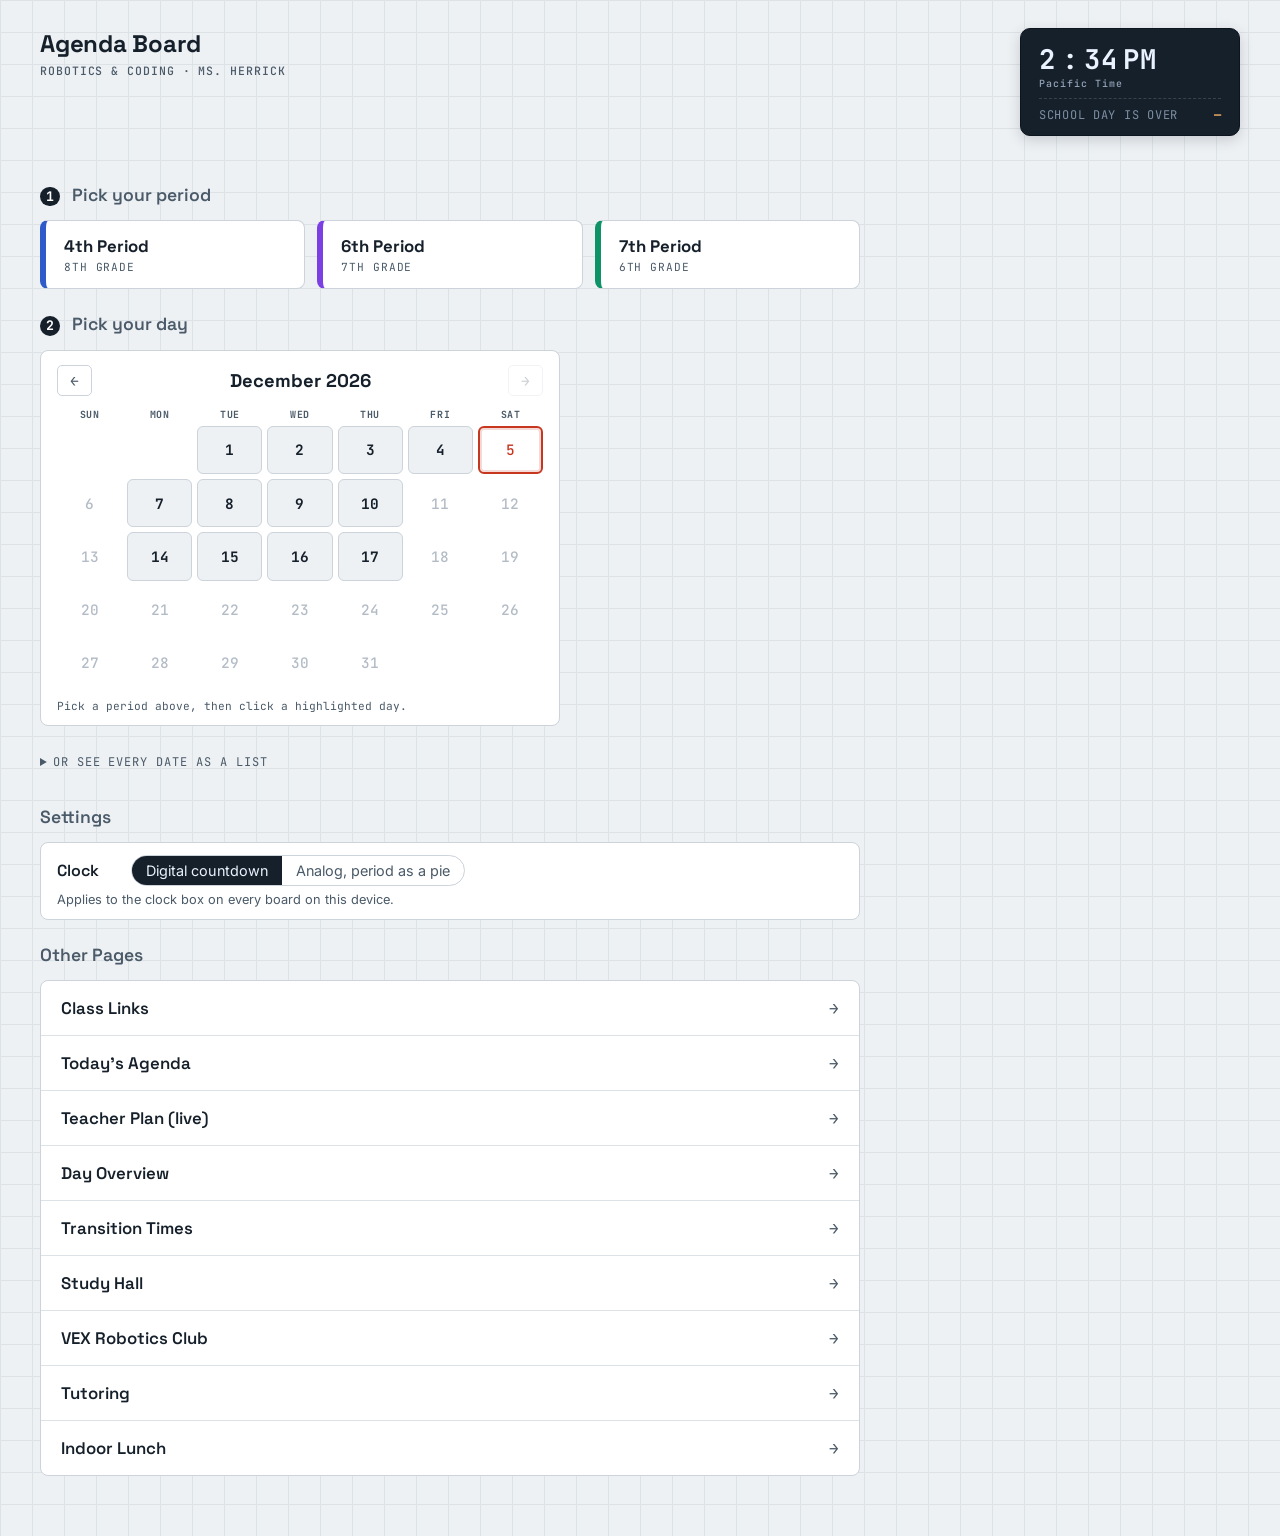
==== commit 3bd53143: "Class Links page: every student link in colored boxes, Did you finish early?, click-to-copy email Co" ====
--- a/index.html
+++ b/index.html
@@ -4,7 +4,7 @@
 <meta charset="UTF-8">
 <meta name="viewport" content="width=device-width, initial-scale=1.0">
 <title>Robotics &amp; Coding — Agenda Board</title>
-<link rel="stylesheet" href="styles.css?v=202611091951">
+<link rel="stylesheet" href="styles.css?v=202611092355">
 </head>
 <body class="index-page">
 
@@ -79,6 +79,12 @@
   <div class="page-heading">Other Pages</div>
   <ul class="date-list">
     <li>
+      <a href="links.html">
+        <span class="date-main">Class Links</span>
+        <span class="date-arrow">&rarr;</span>
+      </a>
+    </li>
+    <li>
       <a href="current-day.html">
         <span class="date-main">Today&rsquo;s Agenda</span>
         <span class="date-arrow">&rarr;</span>
@@ -129,6 +135,6 @@
   </ul>
 </div>
 
-<script src="script.js?v=202611091951"></script>
+<script src="script.js?v=202611092355"></script>
 </body>
 </html>
--- a/styles.css
+++ b/styles.css
@@ -2547,6 +2547,133 @@
 }
 .vex-scrum-row-even { background-color: rgba(20, 26, 31, 0.028); }
 .vex-scrum-row-odd  { background-color: rgba(20, 26, 31, 0.058); }
+
+/* ---- Row complete: the lasting half of the reward ----
+   The confetti, the shake and the fanfare all fire once and are gone, so
+   a team that finished while the room was looking elsewhere would have
+   nothing to show for it. This is what stays: the team's own color keeps
+   the bar (it's still how you tell the rows apart from the back of the
+   room) with a slow rainbow sheen drifting across the top of it.
+
+   Deliberately faint — `slightly` rainbow-y. The sheen sits at ~22%
+   against the team color, which on the darker team colors reads as a
+   subtle oil-slick shimmer rather than a second, competing stripe. The
+   fill gradient is layered under it, so the rainbow stops exactly where
+   the bar does instead of running the full width of the row. */
+.vex-scrum-fill.is-complete {
+  background-image:
+    /* Starts and ends on the same red so the tile repeats seamlessly —
+       any other end color puts a hard seam everywhere the pattern wraps. */
+    linear-gradient(
+      to right,
+      color-mix(in srgb, #ff5e5e 20%, transparent) 0%,
+      color-mix(in srgb, #ffb347 20%, transparent) 14%,
+      color-mix(in srgb, #ffe066 20%, transparent) 28%,
+      color-mix(in srgb, #6ee7b7 20%, transparent) 43%,
+      color-mix(in srgb, #38bdf8 20%, transparent) 58%,
+      color-mix(in srgb, #a78bfa 20%, transparent) 72%,
+      color-mix(in srgb, #f472b6 20%, transparent) 86%,
+      color-mix(in srgb, #ff5e5e 20%, transparent) 100%
+    ),
+    linear-gradient(
+      to right,
+      color-mix(in srgb, var(--team-color, #6ee7b7) 78%, transparent) 0%,
+      color-mix(in srgb, var(--team-color, #6ee7b7) 78%, transparent) var(--fill-percent, 0%),
+      transparent var(--fill-percent, 0%),
+      transparent 100%
+    );
+  /* A fixed tile rather than a percentage of the row: at 300% of the row
+     only one or two hues were on screen at a time, so the bar just looked
+     flat blue, then flat green. ~900px puts most of a spectrum across a
+     projector-width row and keeps several hues visible at once, which is
+     what reads as "rainbow" instead of "wrong color". */
+  background-size: 900px 100%, 100% 100%;
+  background-repeat: repeat-x, no-repeat;
+  animation: vex-rainbow-drift 12s linear infinite;
+}
+
+/* Drifts by exactly one tile, so the loop point is invisible. */
+@keyframes vex-rainbow-drift {
+  from { background-position: 0 0, 0 0; }
+  to   { background-position: 900px 0, 0 0; }
+}
+
+/* ---- Row complete: the one-shot celebration ----
+   A burst layer per page, fixed to the viewport so pieces can fly clear
+   of the row they came from. Pieces are positioned from JS at the
+   finished row's center and thrown outward along their own angle. */
+.vex-burst-layer {
+  position: fixed;
+  inset: 0;
+  pointer-events: none;
+  overflow: hidden;
+  z-index: 60;
+}
+
+.vex-burst-piece {
+  position: absolute;
+  top: 0;
+  left: 0;
+  will-change: transform, opacity;
+  animation: vex-burst-fly var(--burst-dur, 1.5s) cubic-bezier(0.15, 0.6, 0.3, 1) forwards;
+}
+
+.vex-burst-piece-inner {
+  display: block;
+  width: 100%;
+  height: 100%;
+  animation: confetti-spin var(--burst-spin, 0.9s) linear infinite;
+}
+
+/* Thrown out along --burst-angle, then handed over to gravity: the
+   vertical term grows while the outward one does not, so the arc tips
+   over at the top the way a real throw does rather than travelling in a
+   straight line until it vanishes. */
+@keyframes vex-burst-fly {
+  0% {
+    transform: translate(var(--burst-x), var(--burst-y)) rotate(0deg) scale(0.4);
+    opacity: 1;
+  }
+  15% { opacity: 1; }
+  100% {
+    transform:
+      translate(
+        calc(var(--burst-x) + var(--burst-dx)),
+        calc(var(--burst-y) + var(--burst-dy) + var(--burst-fall))
+      )
+      rotate(var(--burst-rot)) scale(1);
+    opacity: 0;
+  }
+}
+
+/* The shake. Small and short on purpose: this runs on a projector in a
+   room full of people, and anything bigger reads as the display failing
+   rather than as a celebration. */
+.vex-celebrating {
+  animation: vex-screen-shake 0.6s cubic-bezier(0.36, 0.07, 0.19, 0.97);
+}
+
+@keyframes vex-screen-shake {
+  0%, 100%      { transform: translate(0, 0) rotate(0deg); }
+  10%           { transform: translate(-6px, 3px) rotate(-0.35deg); }
+  20%           { transform: translate(5px, -4px) rotate(0.3deg); }
+  30%           { transform: translate(-7px, -2px) rotate(-0.25deg); }
+  40%           { transform: translate(6px, 3px) rotate(0.3deg); }
+  55%           { transform: translate(-4px, -3px) rotate(-0.2deg); }
+  70%           { transform: translate(3px, 2px) rotate(0.15deg); }
+  85%           { transform: translate(-2px, -1px) rotate(-0.1deg); }
+}
+
+/* Reduced motion: keep the reward, drop the movement. The rainbow stays
+   (it is the permanent marker of a finished row, and a still gradient
+   says the same thing a drifting one does), the confetti and the shake
+   do not happen at all, and the fanfare is untouched — it is sound, not
+   motion, and it is the part that carries across a noisy room. */
+@media (prefers-reduced-motion: reduce) {
+  .vex-scrum-fill.is-complete { animation: none; }
+  .vex-celebrating { animation: none; }
+  .vex-burst-layer { display: none; }
+}
 
 .vex-scrum-sparkles {
   position: relative;
